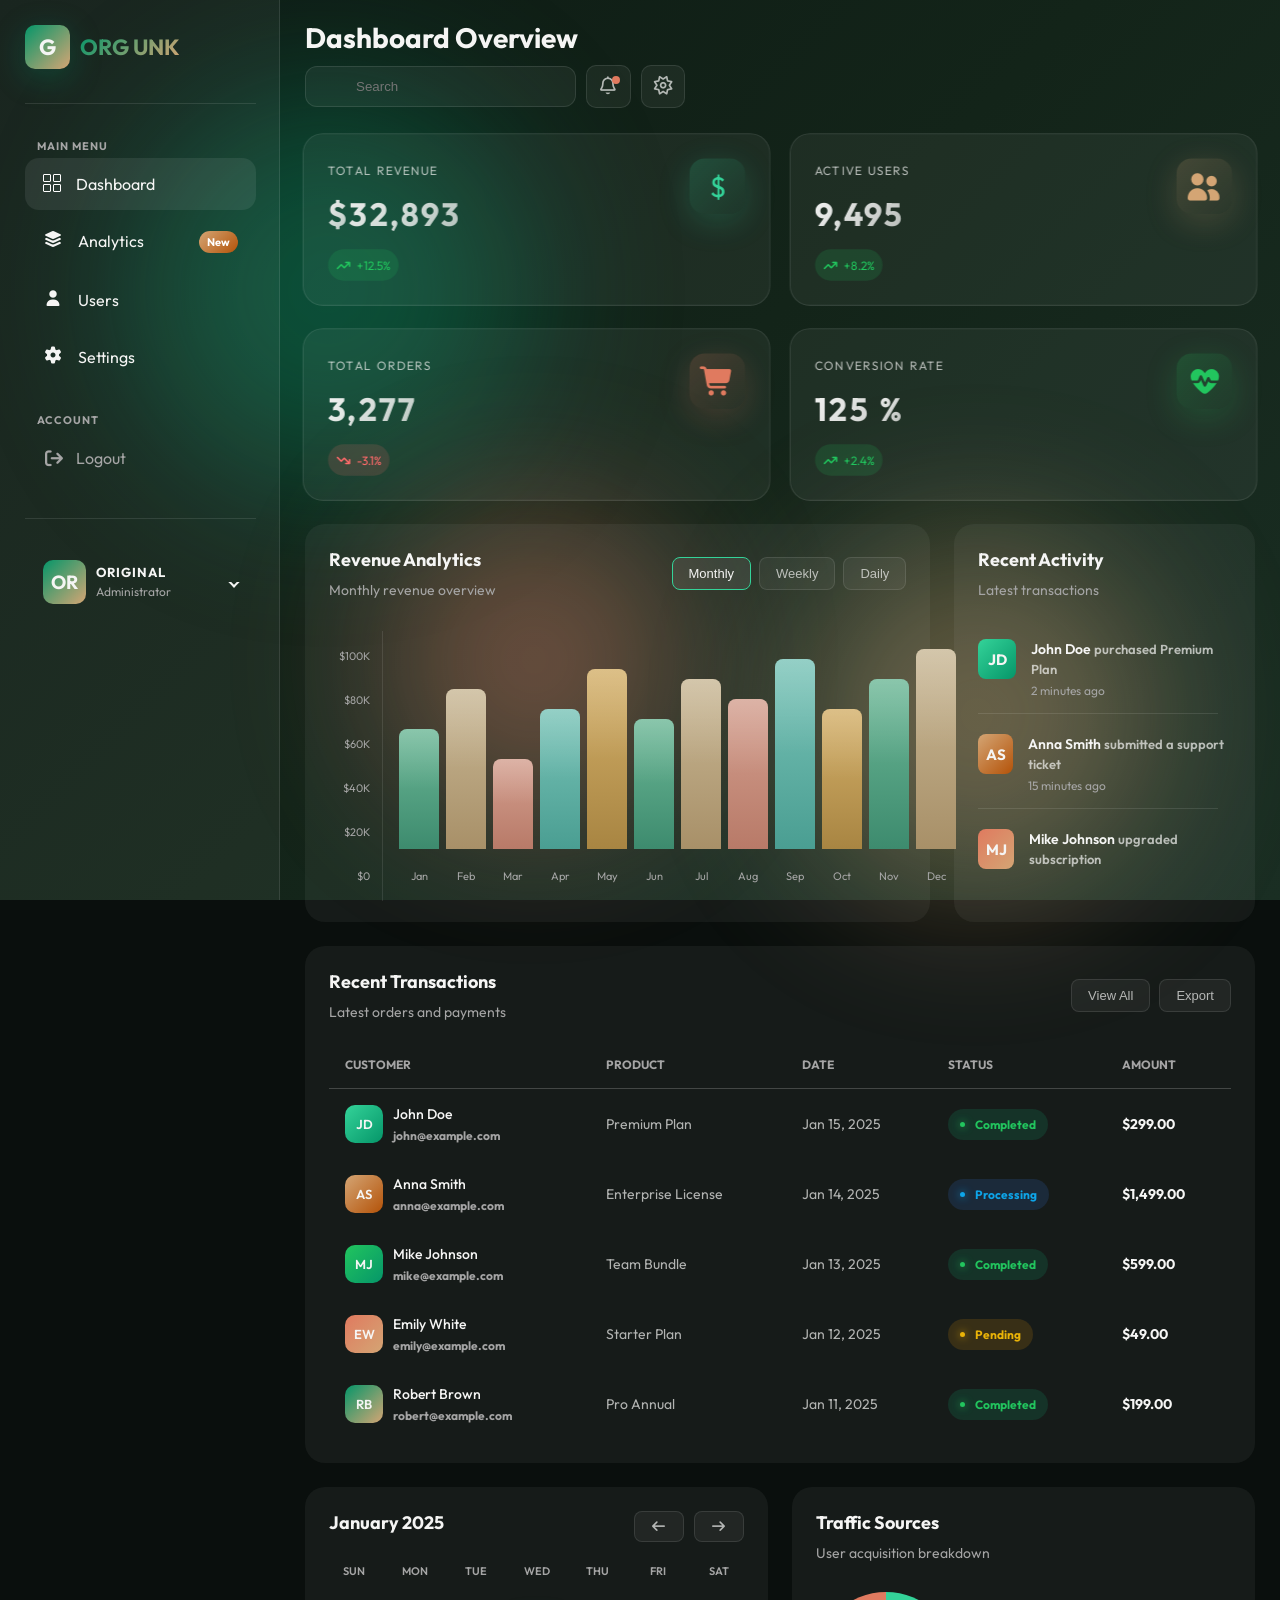
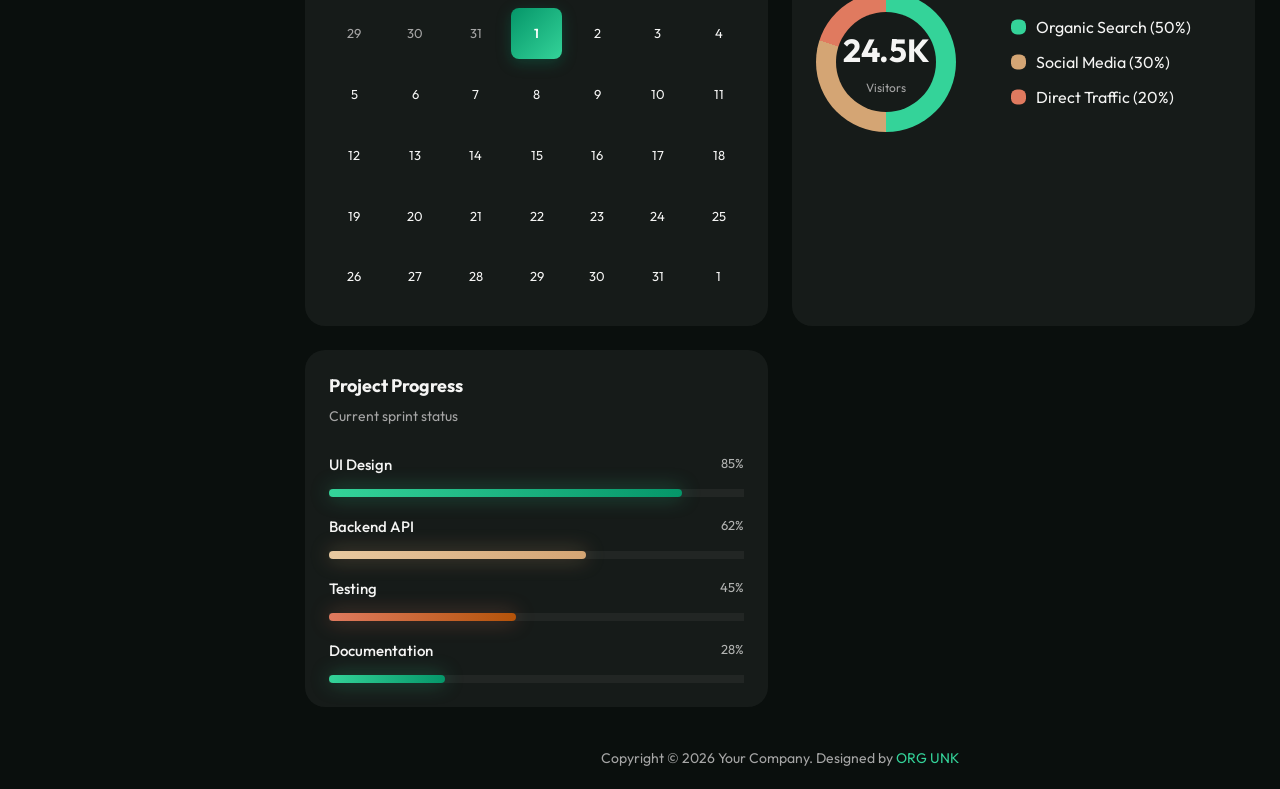
==== index.html @ 72c143d4 "Add files via upload" ====
<!doctype html>
<html lang="en" data-theme="dark">
  <head>
    <title>Glass Dash</title>
    <meta charset="UTF-8" />
    <meta name="description" content="My Dash Board" />
    <meta name="viewport" content="width=device-width, initial-scale=1.0" />
    <link rel="preconnect" href="https://fonts.googleapis.com" />
    <link rel="preconnect" href="https://fonts.gstatic.com" crossorigin="" />
    <link
      href="https://fonts.googleapis.com/css2?family=Outfit:wght@300;400;500;600;700&amp;family=Space+Mono:wght@400;700&amp;display=swap"
      rel="stylesheet"
    />
    <link rel="stylesheet" href="css/all.min.css" />
    <link rel="stylesheet" href="css/constses.css" />
    <link rel="stylesheet" href="css/master.css" />
    <link rel="stylesheet" href="css/responsive.css" />
  </head>
  <body>
    <div class="background"></div>
    <div class="org org-1"></div>
    <div class="org org-2"></div>
    <div class="org org-3"></div>
    <button class="mobile-menu" id="aside-switch"><span></span></button>
    <aside id="aside">
      <div class="aside holder">
        <div class="aside-logo">
          <span class="letter">G</span>
          <span class="name">ORG UNK</span>
        </div>
        <div class="aside-menu">
          <div class="main-menu">
            <label>Main Menu</label>
            <ul>
              <li>
                <a href="#" class="active">
                  <span class="aside-menu-custom-icon">
                    <span></span>
                    <span></span>
                    <span></span>
                    <span></span>
                  </span>
                  <span class="aside-ul-item"> Dashboard </span>
                </a>
              </li>
              <li>
                <a href="#">
                  <i class="fa-solid fa-layer-group"></i>
                  <span class="aside-ul-item">Analytics</span>
                  <span class="new">New</span>
                </a>
              </li>
              <li>
                <a href="#">
                  <i class="fa-solid fa-user"></i>
                  <span class="aside-ul-item">Users</span>
                </a>
              </li>
              <li>
                <a href="#">
                  <i class="fa-solid fa-gear"></i>
                  <span class="aside-ul-item">Settings</span>
                </a>
              </li>
            </ul>
          </div>
        </div>
        <div class="account">
          <label>Account</label>
          <a href="#">
            <i class="fa-sharp fa-solid fa-arrow-right-from-bracket"></i>
            <div>Logout</div>
          </a>
        </div>
        <a href="#" class="coder">
          <span>OR</span>
          <div>
            <p>ORIGINAL</p>
            <span>Administrator</span>
          </div>
          <div class="custom-arrow"></div>
        </a>
      </div>
    </aside>
    <main>
      <div class="container">
        <nav class="main-head">
          <div class="main-head-container">
            <h2>Dashboard Overview</h2>
            <div>
              <input type="text" placeholder="Search" />
              <div>
                <button aria-label="Notifications">
                  <i class="fa-regular fa-bell"></i>
                </button>
                <button aria-label="Turn Light/Dark" id="switch">
                  <i class="fa-regular fa-sun"></i>
                  <i class="fa-solid fa-moon" style="display: none"></i>
                </button>
              </div>
            </div>
          </div>
        </nav>
        <section>
          <div class="numbers">
            <div class="box box-1 box-glass-3d">
              <div>
                <span class="box-title">Total Revenue</span>
                <h2 class="box-value">84,254</h2>
                <span class="box-change">
                  <i class="fa-solid fa-arrow-trend-up"></i>
                  <p>+12.5%</p>
                </span>
              </div>
              <div class="box-icon">$</div>
            </div>
            <div class="box box-2 box-glass-3d">
              <div>
                <span class="box-title">Active Users</span>
                <h2 class="box-value">24,521</h2>
                <span class="box-change">
                  <i class="fa-solid fa-arrow-trend-up"></i>
                  <p>+8.2%</p>
                </span>
              </div>
              <div class="box-icon">
                <i class="fa-solid fa-user-group"></i>
              </div>
            </div>
            <div class="box box-3 box-glass-3d">
              <div>
                <span class="box-title">Total Orders</span>
                <h2 class="box-value">8,461</h2>
                <span class="box-change">
                  <i class="fa-solid fa-arrow-trend-down"></i>
                  <p>-3.1%</p>
                </span>
              </div>
              <div class="box-icon">
                <i class="fa-solid fa-cart-shopping"></i>
              </div>
            </div>
            <div class="box box-4 box-glass-3d">
              <div>
                <span class="box-title">Conversion Rate </span>
                <h2 class="box-value">324</h2>
                <span class="box-change">
                  <i class="fa-solid fa-arrow-trend-up"></i>
                  <p>+2.4%</p>
                </span>
              </div>
              <div class="box-icon">
                <i class="fa-solid fa-heart-pulse"></i>
              </div>
            </div>
          </div>
          <div class="grid-net">
            <div class="widget-regular revenue-analytics">
              <div class="revenue-analytics-head">
                <div class="widget-info">
                  <div class="heading">Revenue Analytics</div>
                  <div class="describe">Monthly revenue overview</div>
                </div>
                <div class="buttons-control">
                  <button class="m-btn-s active">Monthly</button>
                  <button class="m-btn-s">Weekly</button>
                  <button class="m-btn-s">Daily</button>
                </div>
              </div>
              <div class="revenue-analytics-body">
                <div class="left-numbers">
                  <div>$100K</div>
                  <div>$80K</div>
                  <div>$60K</div>
                  <div>$40K</div>
                  <div>$20K</div>
                  <div>$0</div>
                </div>
                <div class="right-divs">
                  <div class="right-div">
                    <div class="jan bg-em" style="height: 120px"></div>
                    <span>Jan</span>
                  </div>
                  <div class="right-div">
                    <div class="feb bg-go" style="height: 160px"></div>
                    <span>Feb</span>
                  </div>
                  <div class="right-div">
                    <div class="mar bg-co" style="height: 90px"></div>
                    <span>Mar</span>
                  </div>
                  <div class="right-div">
                    <div class="apr bg-te" style="height: 140px"></div>
                    <span>Apr</span>
                  </div>
                  <div class="right-div">
                    <div class="may bg-am" style="height: 180px"></div>
                    <span>May</span>
                  </div>
                  <div class="right-div">
                    <div class="jun bg-em" style="height: 130px"></div>
                    <span>Jun</span>
                  </div>
                  <div class="right-div">
                    <div class="jul bg-go" style="height: 170px"></div>
                    <span>Jul</span>
                  </div>
                  <div class="right-div">
                    <div class="aug bg-co" style="height: 150px"></div>
                    <span>Aug</span>
                  </div>
                  <div class="right-div">
                    <div class="sep bg-te" style="height: 190px"></div>
                    <span>Sep</span>
                  </div>
                  <div class="right-div">
                    <div class="oct bg-am" style="height: 140px"></div>
                    <span>Oct</span>
                  </div>
                  <div class="right-div">
                    <div class="nov bg-em" style="height: 170px"></div>
                    <span>Nov</span>
                  </div>
                  <div class="right-div">
                    <div class="dec bg-go" style="height: 200px"></div>
                    <span>Dec</span>
                  </div>
                </div>
              </div>
            </div>
            <div class="widget-regular recent-activity">
              <div class="widget-info">
                <div class="heading">Recent Activity</div>
                <div class="describe">Latest transactions</div>
              </div>
              <div class="recent-activity-body">
                <div class="process">
                  <div class="process-icon">JD</div>
                  <div class="process-info">
                    <p>John Doe <span>purchased Premium Plan</span></p>
                    <span class="process-time-loaded"> 2 minutes ago </span>
                  </div>
                </div>
                <div class="process">
                  <div class="process-icon">AS</div>
                  <div class="process-info">
                    <p>Anna Smith <span>submitted a support ticket</span></p>
                    <span class="process-time-loaded"> 15 minutes ago </span>
                  </div>
                </div>
                <div class="process">
                  <div class="process-icon">MJ</div>
                  <div class="process-info">
                    <p>Mike Johnson <span>upgraded subscription </span></p>
                    <span class="process-time-loaded"> 1 hour ago</span>
                  </div>
                </div>
                <div class="process">
                  <div class="process-icon">EW</div>
                  <div class="process-info">
                    <p>Emily White <span> completed onboarding</span></p>
                    <span class="process-time-loaded"> 2 hours ago</span>
                  </div>
                </div>
                <div class="process">
                  <div class="process-icon">RB</div>
                  <div class="process-info">
                    <p>Robert Brown <span>requested refund </span></p>
                    <span class="process-time-loaded"> 3 hours ago </span>
                  </div>
                </div>
              </div>
            </div>
            <div class="widget-regular recent-transactions">
              <div class="recent-head">
                <div class="widget-info">
                  <div class="heading">Recent Transactions</div>
                  <div class="describe">Latest orders and payments</div>
                </div>
                <div class="buttons">
                  <button class="m-btn-s">View All</button>
                  <button class="m-btn-s">Export</button>
                </div>
              </div>
              <div class="recent-body">
                <table>
                  <thead>
                    <tr>
                      <th>Customer</th>
                      <th>Product</th>
                      <th>Date</th>
                      <th>Status</th>
                      <th>Amount</th>
                    </tr>
                  </thead>
                  <tbody>
                    <tr>
                      <td>
                        <div>
                          <div>JD</div>
                          <div>
                            <span>John Doe</span>
                            <p>john@example.com</p>
                          </div>
                        </div>
                      </td>
                      <td>Premium Plan</td>
                      <td>Jan 15, 2025</td>
                      <td>
                        <div class="status done">Completed</div>
                      </td>
                      <td>$299.00</td>
                    </tr>
                    <tr>
                      <td>
                        <div>
                          <div>AS</div>
                          <div>
                            <span>Anna Smith</span>
                            <p>anna@example.com</p>
                          </div>
                        </div>
                      </td>
                      <td>Enterprise License</td>
                      <td>Jan 14, 2025</td>
                      <td>
                        <div class="status working">Processing</div>
                      </td>
                      <td>$1,499.00</td>
                    </tr>
                    <tr>
                      <td>
                        <div>
                          <div>MJ</div>
                          <div>
                            <span>Mike Johnson</span>
                            <p>mike@example.com</p>
                          </div>
                        </div>
                      </td>
                      <td>Team Bundle</td>
                      <td>Jan 13, 2025</td>
                      <td>
                        <div class="status done">Completed</div>
                      </td>
                      <td>$599.00</td>
                    </tr>
                    <tr>
                      <td>
                        <div>
                          <div>EW</div>
                          <div>
                            <span>Emily White</span>
                            <p>emily@example.com</p>
                          </div>
                        </div>
                      </td>
                      <td>Starter Plan</td>
                      <td>Jan 12, 2025</td>
                      <td>
                        <div class="status pending">Pending</div>
                      </td>
                      <td>$49.00</td>
                    </tr>
                    <tr>
                      <td>
                        <div>
                          <div>RB</div>
                          <div>
                            <span>Robert Brown</span>
                            <p>robert@example.com</p>
                          </div>
                        </div>
                      </td>
                      <td>Pro Annual</td>
                      <td>Jan 11, 2025</td>
                      <td>
                        <div class="status done">Completed</div>
                      </td>
                      <td>$199.00</td>
                    </tr>
                  </tbody>
                </table>
              </div>
            </div>
          </div>
          <div class="grid-net-2">
            <div class="widget-regular cal">
              <div class="cal-head">
                <div class="widget-info">
                  <div class="heading">January 2025</div>
                </div>
                <div class="btns">
                  <button aria-label="To Left" class="m-btn-s">
                    <i class="fa fa-arrow-left"></i>
                  </button>
                  <button aria-label="To right" class="m-btn-s">
                    <i class="fa fa-arrow-right"></i>
                  </button>
                </div>
              </div>
              <div class="cal-body">
                <div class="days-numbers">
                  <span class="cal-name-day">Sun</span>
                  <span class="cal-name-day">Mon</span>
                  <span class="cal-name-day">Tue</span>
                  <span class="cal-name-day">Wed</span>
                  <span class="cal-name-day">Thu</span>
                  <span class="cal-name-day">Fri</span>
                  <span class="cal-name-day">Sat</span>
                  <span class="cal-day previous">29</span>
                  <span class="cal-day previous">30</span>
                  <span class="cal-day previous">31</span>
                  <span class="cal-day today">1</span>
                  <span class="cal-day">2</span>
                  <span class="cal-day">3</span>
                  <span class="cal-day">4</span>
                  <span class="cal-day">5</span>
                  <span class="cal-day">6</span>
                  <span class="cal-day">7</span>
                  <span class="cal-day">8</span>
                  <span class="cal-day">9</span>
                  <span class="cal-day">10</span>
                  <span class="cal-day">11</span>
                  <span class="cal-day">12</span>
                  <span class="cal-day">13</span>
                  <span class="cal-day">14</span>
                  <span class="cal-day">15</span>
                  <span class="cal-day">16</span>
                  <span class="cal-day">17</span>
                  <span class="cal-day">18</span>
                  <span class="cal-day">19</span>
                  <span class="cal-day">20</span>
                  <span class="cal-day">21</span>
                  <span class="cal-day">22</span>
                  <span class="cal-day">23</span>
                  <span class="cal-day">24</span>
                  <span class="cal-day">25</span>
                  <span class="cal-day">26</span>
                  <span class="cal-day">27</span>
                  <span class="cal-day">28</span>
                  <span class="cal-day">29</span>
                  <span class="cal-day">30</span>
                  <span class="cal-day">31</span>
                  <span class="cal-day pervious">1</span>
                </div>
              </div>
            </div>
            <div class="widget-regular traffic">
              <div class="traffic-head">
                <div class="widget-info">
                  <div class="heading">Traffic Sources</div>
                  <div class="describe">User acquisition breakdown</div>
                </div>
              </div>
              <div class="traffic-body">
                <div>
                  <div class="shape">
                    <span>24.5K</span>
                    <p>Visitors</p>
                  </div>
                </div>
                <div class="info-numbers">
                  <div>Organic Search (50%)</div>
                  <div>Social Media (30%)</div>
                  <div>Direct Traffic (20%)</div>
                </div>
              </div>
            </div>
            <div class="widget-regular project-pro">
              <div class="project-pro-head">
                <div class="widget-info">
                  <div class="heading">Project Progress</div>
                  <div class="describe">Current sprint status</div>
                </div>
              </div>
              <div class="project-pro-body">
                <div class="box">
                  <div class="progress-info">
                    <span>UI Design</span> <span>85%</span>
                  </div>
                  <div class="progress-road">
                    <div class="progress" style="width: 85%"></div>
                  </div>
                </div>
                <div class="box">
                  <div class="progress-info">
                    <span>Backend API</span> <span>62%</span>
                  </div>
                  <div class="progress-road">
                    <div class="progress" style="width: 62%"></div>
                  </div>
                </div>
                <div class="box">
                  <div class="progress-info">
                    <span>Testing</span> <span>45%</span>
                  </div>
                  <div class="progress-road">
                    <div class="progress" style="width: 45%"></div>
                  </div>
                </div>
                <div class="box">
                  <div class="progress-info">
                    <span>Documentation</span>
                    <span>28%</span>
                  </div>
                  <div class="progress-road">
                    <div class="progress" style="width: 28%"></div>
                  </div>
                </div>
              </div>
            </div>
          </div>
        </section>
      </div>
    </main>
    <footer>
      <p>Copyright © 2026 Your Company. Designed by <span>ORG UNK</span></p>
    </footer>
    <script src="js/main.js"></script>
  </body>
</html>
---- css/constses.css ----
.widget-regular,
.box-glass-3d {
  background: var(--glass-bg);
  padding: var(--card-padding);
  border-radius: var(--border-radius);
  transition: var(--transition-fast);
  animation: fade-up 0.5s 1.5s linear backwards 1;
}
@keyframes fade-up {
  from {
    opacity: 0;
    transform: translateY(20px);
  }
  to {
    opacity: 1;
    transform: translateY(0);
  }
}
.widget:hover {
  background: var(--glass-hover);
  border-color: rgba(169, 128, 128, 0.15);
  box-shadow:
    0 25px 50px -12px var(--glass-shadow),
    0 0 40px rgba(52, 211, 153, 0.1);
}
.aside-menu-custom-icon {
  display: flex;
  flex-wrap: wrap;
  width: 18px;
  height: 18px;
  gap: 2px;
}
.aside-menu-custom-icon span {
  width: 8px;
  height: 8px;
  border-radius: 1px;
  border: 1.5px solid #fff;
}
.widget-info .heading {
  font-size: 18px;
  font-weight: bold;
  margin-bottom: 10px;
}
.widget-info .describe {
  color: var(--text-muted);
  font-size: 14px;
}
.m-btn-s {
  background-color: var(--glass-bg);
  border: 1px solid var(--glass-border);
  color: var(--text-secondary);
  padding: 8px 16px;
  border-radius: 8px;
  font-size: 13px;
  transition: var(--transition-fast);
}
.m-btn-s.active,
.m-btn-s:hover {
  background-color: var(--glass-hover);
  color: var(--text-primary);
  border: 1px solid var(--emerald-light);
}
.bg-em {
  background: linear-gradient(rgb(109, 184, 151), rgb(61, 139, 110));
}
.bg-em:hover {
  box-shadow: 0 0 16px rgba(61, 139, 110, 0.4);
}
.bg-go {
  background: linear-gradient(rgb(201, 184, 150), rgb(168, 144, 104));
}
.bg-go:hover {
  box-shadow: 0 0 16px rgba(168, 144, 104, 0.4);
}
.bg-co {
  background: linear-gradient(rgb(212, 160, 144), rgb(184, 122, 104));
}
.bg-co:hover {
  box-shadow: 0 0 16px rgba(184, 122, 104, 0.4);
}
.bg-te {
  background: linear-gradient(rgb(122, 196, 184), rgb(74, 158, 146));
}
.bg-te:hover {
  box-shadow: 0 0 16px rgba(74, 158, 146, 0.4);
}
.bg-am {
  background: linear-gradient(rgb(212, 176, 106), rgb(168, 133, 66));
}
.bg-am:hover {
  box-shadow: 0 0 16px rgba(168, 133, 66, 0.4);
}
.box-glass-3d {
  transition: transform 0.4s cubic-bezier(0.03, 0.98, 0.52, 0.99);
}
.recent-activity-body .process:nth-of-type(1) .process-icon {
  background: linear-gradient(135deg, var(--emerald-light), var(--emerald));
}
.recent-activity-body .process:nth-of-type(2) .process-icon {
  background: linear-gradient(135deg, var(--gold), var(--amber));
}
.recent-activity-body .process:nth-of-type(3) .process-icon {
  background: linear-gradient(135deg, var(--coral), var(--gold));
}
.recent-activity-body .process:nth-of-type(4) .process-icon {
  background: linear-gradient(135deg, var(--success), var(--emerald));
}
.recent-activity-body .process:nth-of-type(5) .process-icon {
  background: linear-gradient(135deg, var(--warning), var(--gold));
}
---- css/master.css ----
:root {
  --emerald: #059669;
  --emerald-light: #34d399;
  --gold: #d4a574;
  --gold-light: #e8c9a0;
  --amber: #b45309;
  --cream: #fef3e2;
  --coral: #e07a5f;
  --slate: #475569;
  --glass-bg: rgba(255, 255, 255, 0.05);
  --glass-border: rgba(255, 255, 255, 0.1);
  --glass-shadow: rgba(0, 0, 0, 0.3);
  --glass-hover: rgba(255, 255, 255, 0.08);
  --bg-dark: #0a0f0d;
  --bg-gradient-1: #0d1a14;
  --bg-gradient-2: #132419;
  --bg-gradient-3: #1a2e23;
  --text-primary: #f5f5f4;
  --text-secondary: rgba(245, 245, 244, 0.7);
  --text-muted: #a5a5a5;
  --success: #22c55e;
  --warning: #eab308;
  --danger: #dc2626;
  --info: #0ea5e9;
  --sidebar-width: 280px;
  --navbar-height: 70px;
  --border-radius: 20px;
  --card-padding: 24px;
  --transition-fast: 0.2s ease;
  --transition-normal: 0.3s ease;
  --transition-slow: 0.5s ease;
}
[data-theme="light"] {
  --glass-bg: rgba(255, 255, 255, 0.6);
  --glass-border: rgba(0, 0, 0, 0.1);
  --glass-shadow: rgba(0, 0, 0, 0.1);
  --glass-hover: rgba(255, 255, 255, 0.8);
  --bg-dark: #f5f5f0;
  --bg-gradient-1: #e8f5e9;
  --bg-gradient-2: #f1f8e9;
  --bg-gradient-3: #fefefe;
  --text-primary: #1a1a1a;
  --text-secondary: rgba(26, 26, 26, 0.7);
  --text-muted: #565656;
  --success: #105a2b;
  --info: #075172;
  --warning: #644d03;
  --coral: #7f3535;
}
* {
  box-sizing: border-box;
  margin: 0;
  padding: 0;
}
li {
  list-style: none;
}
a {
  text-decoration: none;
}
label {
  color: var(--text-muted);
  font-size: 11px;
  font-weight: bold;
  text-transform: uppercase;
  letter-spacing: 1px;
  display: block;
  margin-bottom: 5px;
  margin-left: 12px;
  width: fit-content;
}
body {
  font-family: "Outfit", Arial, sans-serif;
  background-color: var(--bg-dark);
  color: var(--text-primary);
  min-height: 100vh;
  position: relative;
}
/*! Animations */
.background {
  width: 100%;
  height: 100%;
  position: fixed;
  top: 0;
  z-index: -2;
  background: linear-gradient(
    135deg,
    var(--bg-gradient-1) 0%,
    var(--bg-gradient-2) 50%,
    var(--bg-gradient-3) 100%
  );
}
.org {
  position: fixed;
  border-radius: 50%;
  filter: blur(80px);
  opacity: 0.4;
  animation: float 20s ease-in-out infinite;
  z-index: -1;
}
.org-1 {
  width: 400px;
  height: 400px;
  background: var(--emerald);
  top: 10%;
  left: 10%;
  animation-delay: 0s;
}
.org-2 {
  width: 350px;
  height: 350px;
  background: var(--gold);
  top: 60%;
  right: 10%;
  animation-delay: -5s;
}
.org-3 {
  width: 300px;
  height: 300px;
  background: var(--coral);
  bottom: 10%;
  left: 30%;
  animation-delay: -10s;
}
.mobile-menu {
  display: none;
}
@keyframes floating {
  0%,
  100% {
    transform: translate(0, 0) scale(1);
  }

  25% {
    transform: translate(30px, -30px) scale(1.05);
  }
  50% {
    transform: translate(-20px, 20px) scale(0.95);
  }
  75% {
    transform: translate(20px, 10px) scale(1.02);
  }
}
/*! Aside */
aside {
  position: fixed;
  top: 0;
  left: 0;
  width: var(--sidebar-width);
  height: 100%;
  padding: 25px;
  border-right: 1px solid var(--glass-border);
  background-color: var(--glass-bg);
}
aside a {
  display: block;
  width: 100%;
  padding: 16px 18px;
  border-radius: 14px;
  color: var(--text-primary);
  transition: var(--transition-fast);
}
aside a.active,
aside a:hover {
  background: var(--glass-hover);
}
aside > div {
  display: grid;
}
.aside-logo {
  display: flex;
  align-items: center;
  column-gap: 10px;
  font-size: 22px;
  font-weight: bold;
  position: relative;
  margin-bottom: 70px;
}
.aside-logo::before {
  content: "";
  width: 100%;
  height: 1px;
  background-color: var(--glass-border);
  position: absolute;
  bottom: -35px;
  left: 0;
}
.aside-logo .letter {
  background: linear-gradient(135deg, var(--emerald), var(--gold));
  padding: 8px 14px;
  border-radius: 10px;
  box-shadow: 0 8px 32px rgba(5, 150, 105, 0.3);
}
.aside-logo .name {
  background: linear-gradient(135deg, var(--emerald), var(--gold));
  background-clip: text;
  -webkit-text-fill-color: transparent;
}
.aside-menu {
  margin-bottom: 30px;
}
.aside-menu ul {
  display: grid;
  row-gap: 5px;
}
.aside-menu ul a {
  display: flex;
  column-gap: 15px;
}
.aside-menu ul a:nth-of-type(2) li {
  position: relative;
}
.aside-menu ul li .new {
  display: block;
  color: #fff;
  font-weight: bold;
  font-size: 11px;
  background: linear-gradient(135deg, var(--gold), var(--amber));
  padding: 4px 8px;
  border-radius: 15px;
  margin-left: 40px;
}
/*! Account */
.account {
  margin-bottom: 60px;
}
.account a {
  color: var(--text-muted);
  display: flex;
  align-items: center;
  column-gap: 10px;
  position: relative;
}
.account i {
  font-size: 18px;
}
.account a::before {
  content: "";
  width: 100%;
  height: 1px;
  background-color: var(--glass-border);
  position: absolute;
  bottom: -35px;
  left: 0;
}
/*! Coder */
.coder {
  display: flex;
  align-items: center;
  column-gap: 10px;
}
.coder > span {
  background: linear-gradient(135deg, var(--emerald), var(--gold));
  padding: 10px 8px;
  font-size: 19px;
  font-weight: bold;
  border-radius: 10px;
}
.coder p {
  font-size: 13px;
  font-weight: bold;
  letter-spacing: 1px;
  color: var(--text-primary);
}
.coder div > span {
  color: var(--text-muted);
  font-size: 12px;
}
.coder .custom-arrow {
  width: 8px;
  height: 8px;
  border-width: 2px;
  border-color: transparent transparent var(--text-primary) var(--text-primary);
  border-style: solid;
  margin-left: auto;
  transform: rotate(-45deg);
}
/*! Nav */
nav {
  width: 100%;
  height: var(--navbar-height);
  margin-bottom: 20px;
}
.main-head h2 {
  font-size: 28px;
  margin-bottom: 10px;
}
.main-head .main-head-container input {
  padding: 10px;
  background-color: var(--glass-bg);
  border: 1px solid var(--glass-border);
  outline: 0;
  transition: var(--transition-fast);
  padding: 12px 50px;
  color: var(--text-primary);
  border-radius: 12px;
}
.main-head .main-head-container > div {
  display: flex;
  align-items: center;
  column-gap: 10px;
}
.main-head .main-head-container > div > div {
  display: flex;
  flex-wrap: nowrap;
  align-items: center;
  column-gap: 10px;
}
.main-head .main-head-container button {
  padding: 10px;
  background-color: var(--glass-bg);
  border: 1px solid var(--glass-border);
  border-radius: 10px;
  color: var(--text-secondary);
  transition: var(--transition-fast);
  font-size: 18px;
}
.main-head .main-head-container button:nth-of-type(1) {
  position: relative;
}
.main-head .main-head-container button:nth-of-type(1)::before {
  content: "";
  position: absolute;
  top: 10px;
  right: 10px;
  background-color: var(--coral);
  width: 8px;
  height: 8px;
  border-radius: 50%;
}
.main-head .main-head-container button:hover,
.main-head .main-head-container input:focus {
  border-color: var(--emerald-light);
}
.main-head .main-head-container input:focus {
  box-shadow: 0 0 20px rgba(52, 211, 153, 0.2);
}
/*! Main */
main > .container {
  padding: 20px 25px;
}
main > .container,
.container > section,
.numbers,
.grid-net,
.grid-net-2 {
  display: grid;
  gap: 24px;
}
.numbers {
  grid-template-columns: 1fr 1fr;
}
.numbers .box {
  background-color: var(--glass-bg);
  border-radius: var(--border-radius);
  padding: var(--card-padding);
  border: 1px solid var(--glass-border);
  display: flex;
  justify-content: space-between;
  transition: var(--transition-fast);
  transform: perspective(1000px) translateZ(10px) rotateX(0deg) rotateY(0deg);
}
.numbers .box .box-title {
  color: var(--text-secondary);
  text-transform: uppercase;
  letter-spacing: 1px;
  word-spacing: 1px;
  font-size: 12px;
}
.numbers .box .box-value {
  background: linear-gradient(
    135deg,
    var(--text-primary),
    var(--text-secondary)
  );
  -webkit-text-fill-color: transparent;
  background-clip: text;
  letter-spacing: 2px;
  font-size: 32px;
  font-weight: 700;
  margin: 15px 0;
}
.numbers .box:first-of-type,
.numbers .box:last-of-type .box-value {
  position: relative;
}
.numbers .box:first-of-type .box-value::before {
  content: "$";
  position: relative;
  background: linear-gradient(
    135deg,
    var(--text-primary),
    var(--text-secondary)
  );
  -webkit-text-fill-color: transparent;
  background-clip: text;
}
.numbers .box:last-of-type .box-value::before {
  content: "%";
  position: absolute;
  background: linear-gradient(
    135deg,
    var(--text-primary),
    var(--text-secondary)
  );
  right: 40px;
  -webkit-text-fill-color: transparent;
  background-clip: text;
  order: 2;
}
.numbers .box .box-change {
  display: flex;
  align-items: center;
  column-gap: 5px;
  background-color: rgba(34, 197, 94, 0.15);
  color: var(--success);
  width: fit-content;
  padding: 8px;
  border-radius: 16px;
  font-size: 12px;
}
.numbers .box:nth-of-type(3) .box-change {
  background-color: rgba(255, 107, 107, 0.15);
  color: #ff6b6b;
}
.numbers .box .box-icon {
  height: fit-content;
  padding: 20px;
  border-radius: 15px;
  background-color: red;
  width: 55px;
  height: 55px;
  display: flex;
  justify-content: center;
  align-items: center;
  font-size: 28px;
}
.numbers .box-1 .box-icon {
  background: linear-gradient(
    135deg,
    rgba(52, 211, 153, 0.2),
    rgba(52, 211, 153, 0.05)
  );
  box-shadow: 0 8px 32px rgba(52, 211, 153, 0.2);
  color: var(--emerald-light);
}
.numbers .box-2 .box-icon {
  background: linear-gradient(
    135deg,
    rgba(212, 165, 116, 0.2),
    rgba(212, 165, 116, 0.05)
  );
  box-shadow: 0 8px 32px rgba(212, 165, 116, 0.2);
  color: var(--gold);
}
.numbers .box-3 .box-icon {
  background: linear-gradient(
    135deg,
    rgba(224, 122, 95, 0.2),
    rgba(224, 122, 95, 0.05)
  );
  box-shadow: 0 8px 32px rgba(224, 122, 95, 0.2);
  color: var(--coral);
}
.numbers .box-4 .box-icon {
  background: linear-gradient(
    135deg,
    rgba(34, 197, 94, 0.2),
    rgba(34, 197, 94, 0.05)
  );
  box-shadow: 0 8px 32px rgba(34, 197, 94, 0.2);
  color: var(--success);
}
.grid-net {
  grid-template-columns: 1fr 1fr 1fr;
}
/*! Revenue Analytics */
.revenue-analytics {
  max-height: fit-content;
  display: flex;
  flex-direction: column;
  row-gap: 50px;
  grid-column: 1/3;
}
.revenue-analytics .revenue-analytics-head {
  display: flex;
  justify-content: space-between;
  align-items: center;
  max-height: fit-content;
}
.revenue-analytics .buttons-control button:nth-of-type(2) {
  margin: 0 5px;
}
.revenue-analytics-body {
  display: grid;
  grid-template-columns: 70px 1fr;
  max-height: fit-content;
}
.revenue-analytics-body .left-numbers {
  display: flex;
  flex-direction: column;
  justify-content: center;
  align-items: flex-end;
  row-gap: 30px;
  width: fit-content;
  margin-left: 10px;
  margin-bottom: 15px;
  position: relative;
}
.revenue-analytics-body .left-numbers::before {
  content: "";
  width: 1px;
  height: 115%;
  background-color: var(--glass-border);
  position: absolute;
  right: -13px;
  top: -7.5%;
}
.revenue-analytics-body .right-divs {
  display: grid;
  grid-template-columns: repeat(12, minmax(40px, 1fr));
  column-gap: 7px;
  max-width: 500px;
}
.revenue-analytics-body .right-div {
  display: flex;
  flex-direction: column;
  justify-content: flex-end;
  align-items: center;
  position: relative;
  perspective: 500px;
}
.revenue-analytics-body .right-div > div {
  border-radius: 8px 8px 0 0;
  min-width: 40px;
  max-width: 40px;
  position: relative;
  transition: var(--transition-fast);
}
.revenue-analytics-body .right-div > div:hover {
  filter: brightness(1.1);
}
.revenue-analytics-body .right-div > div:hover {
  transform: scale(1.03);
}
.revenue-analytics-body .right-div > div::before {
  content: "";
  position: absolute;
  width: 100%;
  top: 0;
  height: 50%;
  background: linear-gradient(180deg, rgba(255, 255, 255, 0.2), transparent);
  border-radius: 8px 8px 0 0;
}
.revenue-analytics-body .right-div > span {
  display: inline-block;
  margin: 20px 0 15px 0;
}
.revenue-analytics-body .left-numbers > div,
.revenue-analytics-body .right-div {
  color: var(--text-muted);
  font-size: 11px;
}
/*! Recent Activity */
.recent-activity {
  max-height: 400px;
  grid-column: 3/4;
}
.recent-activity-body {
  margin-top: 40px;
  display: grid;
  row-gap: 35px;
  overflow-y: scroll;
  max-height: 230px;
}
.recent-activity-body::-webkit-scrollbar {
  width: 5px;
  border-radius: 2px;
}
.recent-activity-body::-webkit-scrollbar-thumb {
  background-color: var(--glass-border);
}
.recent-activity-body::-webkit-scrollbar-track {
  background-color: transparent;
}
.recent-activity-body .process {
  display: flex;
  position: relative;
}
.recent-activity-body .process:not(.process:last-of-type)::before {
  content: "";
  position: absolute;
  bottom: -15px;
  width: 95%;
  height: 1px;
  background-color: var(--glass-border);
}
.recent-activity-body .process-icon {
  width: 40px;
  height: 40px;
  font-size: 15px;
  font-weight: bold;
  color: var(--text-primary);
  border-radius: 8px;
  display: flex;
  justify-content: center;
  align-items: center;
  margin-right: 15px;
}
.recent-activity-body .process .process-info > p {
  color: var(--text-primary);
  font-size: 14px;
  font-weight: 600;
  line-height: 20px;
}
.recent-activity-body .process .process-info > p span {
  color: var(--text-secondary);
  font-size: 13px;
}
.recent-activity-body .process .process-info .process-time-loaded {
  color: var(--text-muted);
  font-size: 12px;
}
/*! Widget 3 */
.recent-transactions {
  grid-column: 1/4;
}
.recent-head {
  display: flex;
  justify-content: space-between;
  align-items: center;
  margin-bottom: 20px;
}
.recent-head .buttons > :last-child {
  margin-left: 6px;
}
.recent-body {
  padding: 0 10px;
  margin: 0 -10px;
}
.recent-body table {
  width: 100%;
  min-width: 700px;
  border-collapse: collapse;
}
.recent-body table tbody tr {
  transition: var(--transition-fast);
}
.recent-body table tbody tr:hover {
  background-color: var(--glass-hover);
}
.recent-body table tr th {
  font-weight: 700;
  color: var(--text-muted);
  text-transform: uppercase;
  font-size: 12px;
  border-bottom: 1px solid var(--glass-border);
}
.recent-body table tr td {
  font-size: 14px;
}
.recent-body table tr th,
.recent-body table tr td {
  padding: 16px;
  text-align: left;
}
.recent-body table tbody tr td > div {
  display: flex;
  align-items: center;
  column-gap: 10px;
}
.recent-body table tbody tr td > div div:first-child {
  width: 38px;
  height: 38px;
  border-radius: 10px;
  display: flex;
  justify-content: center;
  align-items: center;
  font-size: 13px;
  font-weight: 600;
}
.recent-body table tbody tr:nth-of-type(1) td > div div:first-child {
  background: linear-gradient(135deg, var(--emerald-light), var(--emerald));
}
.recent-body table tbody tr:nth-of-type(2) td > div div:first-child {
  background: linear-gradient(135deg, var(--gold), var(--amber));
}
.recent-body table tbody tr:nth-of-type(3) td > div div:first-child {
  background: linear-gradient(135deg, var(--success), var(--emerald));
}
.recent-body table tbody tr:nth-of-type(4) td > div div:first-child {
  background: linear-gradient(135deg, var(--coral), var(--gold));
}
.recent-body table tbody tr:nth-of-type(5) td > div div:first-child {
  background: linear-gradient(135deg, var(--emerald), var(--gold));
}
.recent-body table tbody tr td > div div:last-child :first-child {
  color: var(--text-primary);
  font-weight: 500;
}
.recent-body table tbody tr td > div div:last-child :last-child {
  font-size: 12px;
  color: var(--text-muted);
  margin-top: 5px;
}
.recent-body table tbody tr td + td,
.recent-body table tbody tr td + td + td {
  color: var(--text-secondary);
  font-size: 14px;
}
.recent-body table tbody tr .status {
  padding: 8px 12px;
  border-radius: 20px;
  position: relative;
  font-size: 12px;
  width: fit-content;
}
.recent-body table tbody tr .status::before {
  content: "";
  position: relative;
  width: 5px;
  height: 5px;
  border-radius: 10px;
}
.recent-body table tbody tr .status.done {
  background: rgba(16, 185, 129, 0.15);
  color: var(--success);
}
.recent-body table tbody tr .status.done::before {
  background: var(--success);
  box-shadow: 0 0 8px var(--success);
}
.recent-body table tbody tr .status.working {
  background: rgba(59, 130, 246, 0.15);
  color: var(--info);
}
.recent-body table tbody tr .status.working::before {
  background: var(--info);
  box-shadow: 0 0 8px var(--info);
}
.recent-body table tbody tr .status.pending {
  background: rgba(245, 158, 11, 0.15);
  color: var(--warning);
}
.recent-body table tbody tr .status.pending::before {
  background: var(--warning);
  box-shadow: 0 0 8px var(--warning);
}
.recent-body table tbody tr :last-child {
  font-weight: bold;
  color: var(--text-primary);
}
.grid-net-2 {
  grid-template-columns: 1fr 1fr;
}
/*! Widget 4 */
.cal .cal-head {
  display: flex;
  justify-content: space-between;
  align-items: flex-start;
  margin-bottom: 20px;
}
.cal-head .btns {
  display: flex;
  column-gap: 10px;
}
.cal-head .btns button {
  display: flex;
  justify-content: center;
  align-items: center;
}
.cal-name-day {
  display: flex;
  justify-content: center;
  color: var(--text-muted);
  font-size: 11px;
  font-weight: 600;
  text-transform: uppercase;
  text-align: center;
  margin-bottom: 20px;
}
.days-numbers {
  display: grid;
  grid-template-columns: repeat(7, 1fr);
  gap: 10px;
}
.days-numbers .cal-day {
  border-radius: 8px;
  transition: var(--transition-fast);
}
.days-numbers .cal-day:hover {
  background-color: var(--glass-bg);
}
.days-numbers .cal-day {
  display: flex;
  justify-content: center;
  align-items: center;
  padding: 8px 0;
  font-size: 13px;
  text-align: center;
  cursor: pointer;
  aspect-ratio: 1;
}
.days-numbers .cal-day.previous {
  color: var(--text-muted);
}
.days-numbers .cal-day.today {
  background: linear-gradient(135deg, var(--emerald), var(--emerald-light));
  color: white;
  font-weight: 600;
  box-shadow: 0 4px 15px rgba(5, 150, 105, 0.3);
}
.traffic .traffic-head {
  margin-bottom: 30px;
}
.traffic .traffic-body {
  display: flex;
  column-gap: 80px;
}
.traffic .traffic-body .shape {
  display: flex;
  justify-content: center;
  align-items: center;
  flex-direction: column;
  font-size: 32px;
  width: 140px;
  height: 140px;
  color: var(--text-primary);
  background: conic-gradient(#34d399 0% 50%, #d4a574 50% 80%, #e07a5f 80% 100%);
  border-radius: 50%;
  position: relative;
}
.traffic .traffic-body .shape::before,
.traffic .traffic-body .shape::after {
  content: "";
  position: absolute;
  top: 50%;
  left: 50%;
  transform: translate(-50%, -50%);
  width: 100px;
  height: 100px;
  border-radius: 50%;
}
.traffic .traffic-body .shape::before {
  background-color: var(--bg-dark);
}
.traffic .traffic-body .shape::after {
  background-color: var(--glass-bg);
}
.traffic .traffic-body .shape span,
.traffic .traffic-body .shape p {
  z-index: 22;
}
.traffic .traffic-body .shape span {
  font-weight: bold;
  margin-bottom: 10px;
}
.traffic .traffic-body .shape p {
  font-size: 12px;
  color: var(--text-muted);
}
.traffic .traffic-body .info-numbers {
  display: flex;
  flex-direction: column;
  justify-content: center;
  row-gap: 15px;
}
.traffic .traffic-body .info-numbers > div {
  position: relative;
}
.traffic .traffic-body .info-numbers > div::before {
  content: "";
  position: absolute;
  top: 50%;
  left: -25px;
  transform: translateY(-50%);
  width: 15px;
  height: 15px;
  border-radius: 6px;
}
.traffic .traffic-body .info-numbers :first-child::before {
  background-color: #34d399;
}
.traffic .traffic-body .info-numbers :nth-child(2)::before {
  background-color: #d4a574;
}
.traffic .traffic-body .info-numbers :last-child::before {
  background-color: #e07a5f;
}
.project-pro .project-pro-head {
  margin-bottom: 30px;
}
.project-pro .project-pro-body {
  display: flex;
  flex-wrap: wrap;
  row-gap: 20px;
}
.project-pro .project-pro-body .box {
  flex-basis: 100%;
}
.project-pro .project-pro-body .box .progress-info {
  display: flex;
  justify-content: space-between;
}
.project-pro .project-pro-body .box .progress-info :first-child {
  color: var(--text-primary);
  font-size: 15px;
  font-weight: 500;
  position: relative;
}
.project-pro .project-pro-body .box .progress-info :first-child::before,
.project-pro .project-pro-body .box .progress-info :first-child::after {
  content: "";
}
.project-pro .project-pro-body .box .progress-info :last-child {
  font-size: 13px;
  color: var(--text-secondary);
}
.project-pro .project-pro-body .box .progress-road {
  background-color: var(--glass-bg);
}
.project-pro .project-pro-body .box .progress {
  width: 100%;
  height: 8px;
  border-radius: 10px;
  margin-top: 15px;
}
.project-pro .project-pro-body .box:nth-of-type(1) .progress {
  background: linear-gradient(90deg, var(--emerald-light), var(--emerald));
  box-shadow: 0 0 20px rgba(52, 211, 153, 0.4);
}
.project-pro .project-pro-body .box:nth-of-type(2) .progress {
  background: linear-gradient(90deg, var(--gold-light), var(--gold));
  box-shadow: 0 0 20px rgba(212, 165, 116, 0.4);
}
.project-pro .project-pro-body .box:nth-of-type(3) .progress {
  background: linear-gradient(90deg, var(--coral), var(--amber));
  box-shadow: 0 0 20px rgba(224, 122, 95, 0.4);
}
.project-pro .project-pro-body .box:nth-of-type(4) .progress {
  background: linear-gradient(90deg, var(--emerald-light), var(--emerald));
  box-shadow: 0 0 20px rgba(52, 211, 153, 0.4);
}
main,
footer {
  margin-left: var(--sidebar-width);
}
footer {
  text-align: center;
  padding: 20px;
  font-size: 14px;
  color: var(--text-muted);
}
footer p {
  line-height: 22px;
}
footer span {
  cursor: pointer;
  color: var(--emerald-light);
  transition: var(--transition-fast);
}
footer span:hover {
  color: var(--gold);
}
---- css/responsive.css ----
@media (max-width: 1400px) {
}
@media (max-width: 1200px) {
  main > .container {
    gap: 0;
  }
  .main-head .main-head-container {
    display: flex;
    justify-content: space-between;
  }
  .main-head-container {
    padding: 10px 0;
  }
  .grid-net {
    grid-template-columns: 1fr;
  }
  .revenue-analytics-body,
  .recent-body {
    overflow-x: scroll;
    overflow-y: hidden;
  }
  .revenue-analytics-body::-webkit-scrollbar,
  .recent-body::-webkit-scrollbar {
    height: 8px;
  }
  .revenue-analytics-body::-webkit-scrollbar-thumb,
  .recent-body::-webkit-scrollbar-thumb {
    background: linear-gradient(90deg, var(--emerald), var(--gold));
    border-radius: 4px;
  }
  .revenue-analytics-body::-webkit-scrollbar-thumb:hover,
  .recent-body::-webkit-scrollbar-thumb:hover {
    background: linear-gradient(90deg, var(--emerald-light), var(--gold-light));
  }
  .revenue-analytics-body::-webkit-scrollbar-track,
  .recent-body::-webkit-scrollbar-track {
    background: rgba(255, 255, 255, 0.05);
    border-radius: 4px;
  }
  .recent-body table tr th,
  .recent-body table tr td {
    padding: 12px 8px;
  }
  .grid-net > div {
    grid-column: 1/4;
  }
  main,
  footer {
    margin-left: var(--sidebar-width);
  }
  footer {
    padding: 15px 10px;
  }
}
@media (max-width: 992px) {
  .mobile-menu {
    display: flex;
    justify-content: center;
    align-items: center;
    position: fixed;
    right: 24px;
    bottom: 24px;
    padding: 20px;
    z-index: 33;
    width: 56px;
    height: 56px;
    background: linear-gradient(135deg, var(--emerald), var(--gold));
    border: none;
    border-radius: 16px;
    cursor: pointer;
    box-shadow: 0 8px 32px rgba(5, 150, 105, 0.3);
  }
  .mobile-menu span {
    min-width: 23px;
    background-color: white;
    height: 3px;
    position: relative;
  }
  .mobile-menu span::before,
  .mobile-menu span::after {
    content: "";
    width: 100%;
    height: 100%;
    background-color: white;
    position: absolute;
    left: 0;
  }
  .mobile-menu span::before {
    top: 8px;
  }
  .mobile-menu span::after {
    bottom: 8px;
  }
  .main-head .main-head-container {
    display: flex;
    justify-content: space-between;
  }
  aside {
    padding: 20px;
    background: var(--glass-bg);
    transform: translateX(-100%);
    backdrop-filter: blur(20px);
    transition: var(--transition-normal);
    z-index: 32;
    overflow-y: auto;
  }
  aside .aside-logo {
    font-size: 20px;
  }
  aside .letter {
    padding: 2px 8px;
  }
  .aside-menu ul li .new {
    margin-left: auto;
  }
  main,
  footer {
    margin-left: 0;
  }
}
@media (max-width: 768px) {
  :root {
    --card-padding: 18px;
  }
  .numbers,
  .grid-net,
  .grid-net-2 {
    grid-template-columns: 1fr;
  }

  .traffic .traffic-body {
    align-items: center;
    justify-content: center;
  }
  .days-numbers {
    gap: 4px;
  }
  .days-numbers .cal-day {
    width: 70%;
    margin: 0 auto;
  }
}
@media (max-width: 480px) {
  main > .container {
    padding: 10px 0;
    gap: 24px;
  }
  .main-head {
    flex-direction: column;
    align-items: flex-start;
    row-gap: 15px;
  }
  .main-head-container,
  .numbers > div,
  .grid-net > div,
  .grid-net-2 > div {
    width: calc(100% - 30px);
    margin: 0 auto;
  }
  .revenue-analytics .revenue-analytics-head,
  .recent-head,
  .traffic .traffic-body {
    flex-direction: column;
    row-gap: 20px;
  }
  .main-head .main-head-container {
    flex-direction: column;
  }
  .days-numbers .cal-day {
    width: fit-content;
  }
}
@media (max-width: 375px) {
  .main-head {
    margin-bottom: 20px;
  }
  .main-head .main-head-container input {
    padding: 12px 25px;
  }
}
@media (max-width: 320px) {
  .main-head .main-head-container input {
    padding: 12px 0 12px 15px;
  }
}
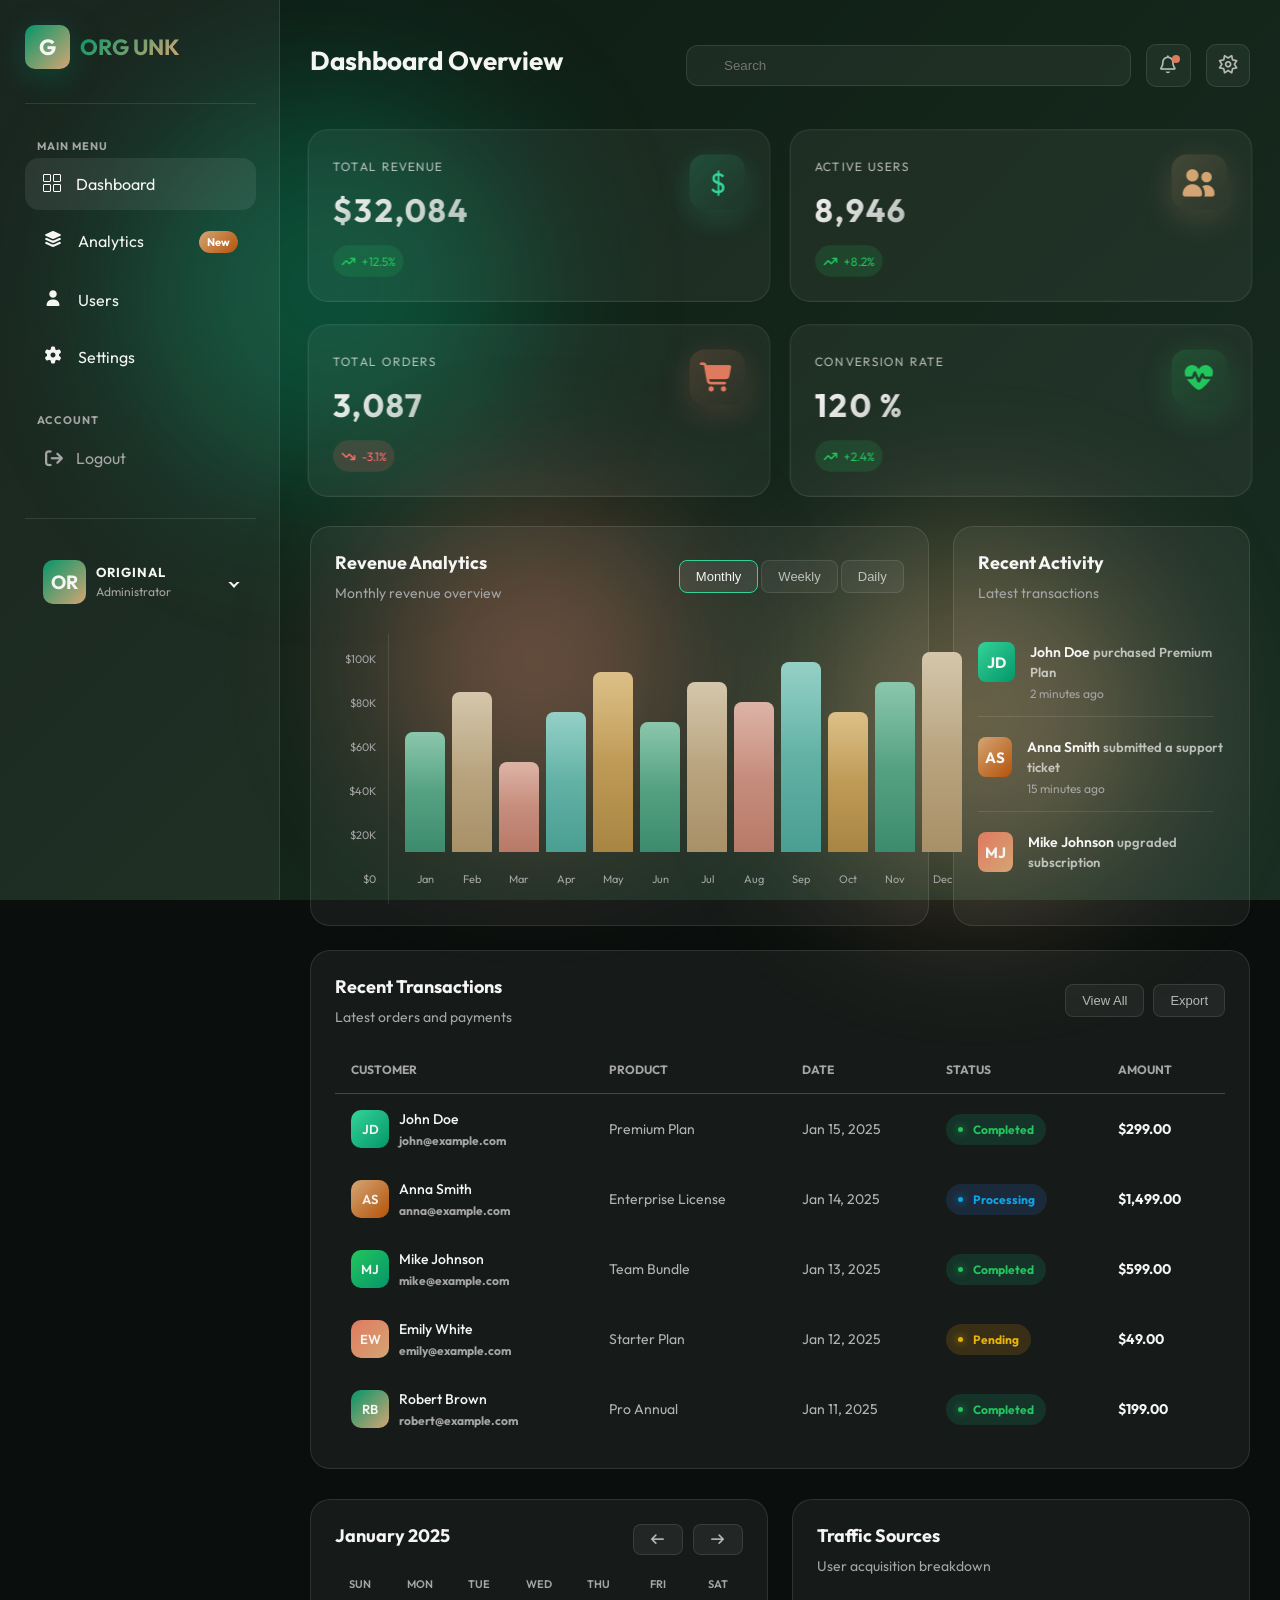
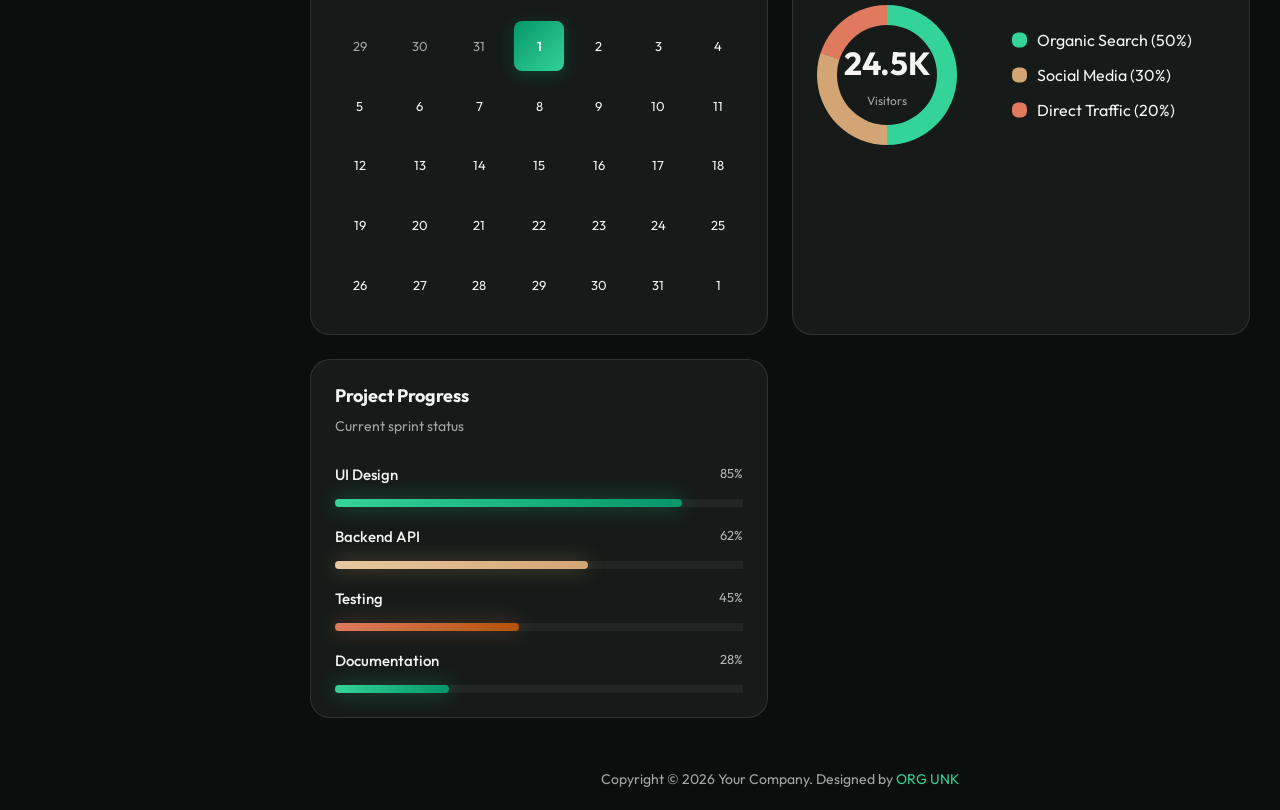
==== commit d44025af: "Add files via upload" ====
--- a/index.html
+++ b/index.html
@@ -83,436 +83,430 @@
       </div>
     </aside>
     <main>
-      <div class="container">
-        <nav class="main-head">
-          <div class="main-head-container">
-            <h2>Dashboard Overview</h2>
+      <nav class="main-head">
+        <h2>Dashboard Overview</h2>
+        <div class="right-nav">
+          <div class="parent-search">
+            <input type="text" placeholder="Search" />
+          </div>
+          <button aria-label="Notifications">
+            <i class="fa-regular fa-bell"></i>
+          </button>
+          <button aria-label="Turn Light/Dark" id="switch">
+            <i class="fa-regular fa-sun"></i>
+            <i class="fa-solid fa-moon" style="display: none"></i>
+          </button>
+        </div>
+      </nav>
+      <section class="numbers">
+        <div class="box box-1 box-glass-3d">
+          <div>
+            <span class="box-title">Total Revenue</span>
+            <h2 class="box-value">84,254</h2>
+            <span class="box-change">
+              <i class="fa-solid fa-arrow-trend-up"></i>
+              <p>+12.5%</p>
+            </span>
+          </div>
+          <div class="box-icon">$</div>
+        </div>
+        <div class="box box-2 box-glass-3d">
+          <div>
+            <span class="box-title">Active Users</span>
+            <h2 class="box-value">24,521</h2>
+            <span class="box-change">
+              <i class="fa-solid fa-arrow-trend-up"></i>
+              <p>+8.2%</p>
+            </span>
+          </div>
+          <div class="box-icon">
+            <i class="fa-solid fa-user-group"></i>
+          </div>
+        </div>
+        <div class="box box-3 box-glass-3d">
+          <div>
+            <span class="box-title">Total Orders</span>
+            <h2 class="box-value">8,461</h2>
+            <span class="box-change">
+              <i class="fa-solid fa-arrow-trend-down"></i>
+              <p>-3.1%</p>
+            </span>
+          </div>
+          <div class="box-icon">
+            <i class="fa-solid fa-cart-shopping"></i>
+          </div>
+        </div>
+        <div class="box box-4 box-glass-3d">
+          <div>
+            <span class="box-title">Conversion Rate </span>
+            <h2 class="box-value">324</h2>
+            <span class="box-change">
+              <i class="fa-solid fa-arrow-trend-up"></i>
+              <p>+2.4%</p>
+            </span>
+          </div>
+          <div class="box-icon">
+            <i class="fa-solid fa-heart-pulse"></i>
+          </div>
+        </div>
+      </section>
+      <section class="grid-net">
+        <div class="widget-regular revenue-analytics">
+          <div class="revenue-analytics-head">
+            <div class="widget-info">
+              <div class="heading">Revenue Analytics</div>
+              <div class="describe">Monthly revenue overview</div>
+            </div>
+            <div class="buttons-control">
+              <button class="m-btn-s active">Monthly</button>
+              <button class="m-btn-s">Weekly</button>
+              <button class="m-btn-s">Daily</button>
+            </div>
+          </div>
+          <div class="revenue-analytics-body">
+            <div class="left-numbers">
+              <div>$100K</div>
+              <div>$80K</div>
+              <div>$60K</div>
+              <div>$40K</div>
+              <div>$20K</div>
+              <div>$0</div>
+            </div>
+            <div class="right-divs">
+              <div class="right-div">
+                <div class="jan bg-em" style="height: 120px"></div>
+                <span>Jan</span>
+              </div>
+              <div class="right-div">
+                <div class="feb bg-go" style="height: 160px"></div>
+                <span>Feb</span>
+              </div>
+              <div class="right-div">
+                <div class="mar bg-co" style="height: 90px"></div>
+                <span>Mar</span>
+              </div>
+              <div class="right-div">
+                <div class="apr bg-te" style="height: 140px"></div>
+                <span>Apr</span>
+              </div>
+              <div class="right-div">
+                <div class="may bg-am" style="height: 180px"></div>
+                <span>May</span>
+              </div>
+              <div class="right-div">
+                <div class="jun bg-em" style="height: 130px"></div>
+                <span>Jun</span>
+              </div>
+              <div class="right-div">
+                <div class="jul bg-go" style="height: 170px"></div>
+                <span>Jul</span>
+              </div>
+              <div class="right-div">
+                <div class="aug bg-co" style="height: 150px"></div>
+                <span>Aug</span>
+              </div>
+              <div class="right-div">
+                <div class="sep bg-te" style="height: 190px"></div>
+                <span>Sep</span>
+              </div>
+              <div class="right-div">
+                <div class="oct bg-am" style="height: 140px"></div>
+                <span>Oct</span>
+              </div>
+              <div class="right-div">
+                <div class="nov bg-em" style="height: 170px"></div>
+                <span>Nov</span>
+              </div>
+              <div class="right-div">
+                <div class="dec bg-go" style="height: 200px"></div>
+                <span>Dec</span>
+              </div>
+            </div>
+          </div>
+        </div>
+        <div class="widget-regular recent-activity">
+          <div class="widget-info">
+            <div class="heading">Recent Activity</div>
+            <div class="describe">Latest transactions</div>
+          </div>
+          <div class="recent-activity-body">
+            <div class="process">
+              <div class="process-icon">JD</div>
+              <div class="process-info">
+                <p>John Doe <span>purchased Premium Plan</span></p>
+                <span class="process-time-loaded"> 2 minutes ago </span>
+              </div>
+            </div>
+            <div class="process">
+              <div class="process-icon">AS</div>
+              <div class="process-info">
+                <p>Anna Smith <span>submitted a support ticket</span></p>
+                <span class="process-time-loaded"> 15 minutes ago </span>
+              </div>
+            </div>
+            <div class="process">
+              <div class="process-icon">MJ</div>
+              <div class="process-info">
+                <p>Mike Johnson <span>upgraded subscription </span></p>
+                <span class="process-time-loaded"> 1 hour ago</span>
+              </div>
+            </div>
+            <div class="process">
+              <div class="process-icon">EW</div>
+              <div class="process-info">
+                <p>Emily White <span> completed onboarding</span></p>
+                <span class="process-time-loaded"> 2 hours ago</span>
+              </div>
+            </div>
+            <div class="process">
+              <div class="process-icon">RB</div>
+              <div class="process-info">
+                <p>Robert Brown <span>requested refund </span></p>
+                <span class="process-time-loaded"> 3 hours ago </span>
+              </div>
+            </div>
+          </div>
+        </div>
+        <div class="widget-regular recent-transactions">
+          <div class="recent-head">
+            <div class="widget-info">
+              <div class="heading">Recent Transactions</div>
+              <div class="describe">Latest orders and payments</div>
+            </div>
+            <div class="buttons">
+              <button class="m-btn-s">View All</button>
+              <button class="m-btn-s">Export</button>
+            </div>
+          </div>
+          <div class="recent-body">
+            <table>
+              <thead>
+                <tr>
+                  <th>Customer</th>
+                  <th>Product</th>
+                  <th>Date</th>
+                  <th>Status</th>
+                  <th>Amount</th>
+                </tr>
+              </thead>
+              <tbody>
+                <tr>
+                  <td>
+                    <div>
+                      <div>JD</div>
+                      <div>
+                        <span>John Doe</span>
+                        <p>john@example.com</p>
+                      </div>
+                    </div>
+                  </td>
+                  <td>Premium Plan</td>
+                  <td>Jan 15, 2025</td>
+                  <td>
+                    <div class="status done">Completed</div>
+                  </td>
+                  <td>$299.00</td>
+                </tr>
+                <tr>
+                  <td>
+                    <div>
+                      <div>AS</div>
+                      <div>
+                        <span>Anna Smith</span>
+                        <p>anna@example.com</p>
+                      </div>
+                    </div>
+                  </td>
+                  <td>Enterprise License</td>
+                  <td>Jan 14, 2025</td>
+                  <td>
+                    <div class="status working">Processing</div>
+                  </td>
+                  <td>$1,499.00</td>
+                </tr>
+                <tr>
+                  <td>
+                    <div>
+                      <div>MJ</div>
+                      <div>
+                        <span>Mike Johnson</span>
+                        <p>mike@example.com</p>
+                      </div>
+                    </div>
+                  </td>
+                  <td>Team Bundle</td>
+                  <td>Jan 13, 2025</td>
+                  <td>
+                    <div class="status done">Completed</div>
+                  </td>
+                  <td>$599.00</td>
+                </tr>
+                <tr>
+                  <td>
+                    <div>
+                      <div>EW</div>
+                      <div>
+                        <span>Emily White</span>
+                        <p>emily@example.com</p>
+                      </div>
+                    </div>
+                  </td>
+                  <td>Starter Plan</td>
+                  <td>Jan 12, 2025</td>
+                  <td>
+                    <div class="status pending">Pending</div>
+                  </td>
+                  <td>$49.00</td>
+                </tr>
+                <tr>
+                  <td>
+                    <div>
+                      <div>RB</div>
+                      <div>
+                        <span>Robert Brown</span>
+                        <p>robert@example.com</p>
+                      </div>
+                    </div>
+                  </td>
+                  <td>Pro Annual</td>
+                  <td>Jan 11, 2025</td>
+                  <td>
+                    <div class="status done">Completed</div>
+                  </td>
+                  <td>$199.00</td>
+                </tr>
+              </tbody>
+            </table>
+          </div>
+        </div>
+      </section>
+      <section class="grid-net-2">
+        <div class="widget-regular cal">
+          <div class="cal-head">
+            <div class="widget-info">
+              <div class="heading">January 2025</div>
+            </div>
+            <div class="btns">
+              <button aria-label="To Left" class="m-btn-s">
+                <i class="fa fa-arrow-left"></i>
+              </button>
+              <button aria-label="To right" class="m-btn-s">
+                <i class="fa fa-arrow-right"></i>
+              </button>
+            </div>
+          </div>
+          <div class="cal-body">
+            <div class="days-numbers">
+              <span class="cal-name-day">Sun</span>
+              <span class="cal-name-day">Mon</span>
+              <span class="cal-name-day">Tue</span>
+              <span class="cal-name-day">Wed</span>
+              <span class="cal-name-day">Thu</span>
+              <span class="cal-name-day">Fri</span>
+              <span class="cal-name-day">Sat</span>
+              <span class="cal-day previous">29</span>
+              <span class="cal-day previous">30</span>
+              <span class="cal-day previous">31</span>
+              <span class="cal-day today">1</span>
+              <span class="cal-day">2</span>
+              <span class="cal-day">3</span>
+              <span class="cal-day">4</span>
+              <span class="cal-day">5</span>
+              <span class="cal-day">6</span>
+              <span class="cal-day">7</span>
+              <span class="cal-day">8</span>
+              <span class="cal-day">9</span>
+              <span class="cal-day">10</span>
+              <span class="cal-day">11</span>
+              <span class="cal-day">12</span>
+              <span class="cal-day">13</span>
+              <span class="cal-day">14</span>
+              <span class="cal-day">15</span>
+              <span class="cal-day">16</span>
+              <span class="cal-day">17</span>
+              <span class="cal-day">18</span>
+              <span class="cal-day">19</span>
+              <span class="cal-day">20</span>
+              <span class="cal-day">21</span>
+              <span class="cal-day">22</span>
+              <span class="cal-day">23</span>
+              <span class="cal-day">24</span>
+              <span class="cal-day">25</span>
+              <span class="cal-day">26</span>
+              <span class="cal-day">27</span>
+              <span class="cal-day">28</span>
+              <span class="cal-day">29</span>
+              <span class="cal-day">30</span>
+              <span class="cal-day">31</span>
+              <span class="cal-day pervious">1</span>
+            </div>
+          </div>
+        </div>
+        <div class="widget-regular traffic">
+          <div class="traffic-head">
+            <div class="widget-info">
+              <div class="heading">Traffic Sources</div>
+              <div class="describe">User acquisition breakdown</div>
+            </div>
+          </div>
+          <div class="traffic-body">
             <div>
-              <input type="text" placeholder="Search" />
-              <div>
-                <button aria-label="Notifications">
-                  <i class="fa-regular fa-bell"></i>
-                </button>
-                <button aria-label="Turn Light/Dark" id="switch">
-                  <i class="fa-regular fa-sun"></i>
-                  <i class="fa-solid fa-moon" style="display: none"></i>
-                </button>
-              </div>
-            </div>
-          </div>
-        </nav>
-        <section>
-          <div class="numbers">
-            <div class="box box-1 box-glass-3d">
-              <div>
-                <span class="box-title">Total Revenue</span>
-                <h2 class="box-value">84,254</h2>
-                <span class="box-change">
-                  <i class="fa-solid fa-arrow-trend-up"></i>
-                  <p>+12.5%</p>
-                </span>
-              </div>
-              <div class="box-icon">$</div>
-            </div>
-            <div class="box box-2 box-glass-3d">
-              <div>
-                <span class="box-title">Active Users</span>
-                <h2 class="box-value">24,521</h2>
-                <span class="box-change">
-                  <i class="fa-solid fa-arrow-trend-up"></i>
-                  <p>+8.2%</p>
-                </span>
-              </div>
-              <div class="box-icon">
-                <i class="fa-solid fa-user-group"></i>
-              </div>
-            </div>
-            <div class="box box-3 box-glass-3d">
-              <div>
-                <span class="box-title">Total Orders</span>
-                <h2 class="box-value">8,461</h2>
-                <span class="box-change">
-                  <i class="fa-solid fa-arrow-trend-down"></i>
-                  <p>-3.1%</p>
-                </span>
-              </div>
-              <div class="box-icon">
-                <i class="fa-solid fa-cart-shopping"></i>
-              </div>
-            </div>
-            <div class="box box-4 box-glass-3d">
-              <div>
-                <span class="box-title">Conversion Rate </span>
-                <h2 class="box-value">324</h2>
-                <span class="box-change">
-                  <i class="fa-solid fa-arrow-trend-up"></i>
-                  <p>+2.4%</p>
-                </span>
-              </div>
-              <div class="box-icon">
-                <i class="fa-solid fa-heart-pulse"></i>
-              </div>
-            </div>
-          </div>
-          <div class="grid-net">
-            <div class="widget-regular revenue-analytics">
-              <div class="revenue-analytics-head">
-                <div class="widget-info">
-                  <div class="heading">Revenue Analytics</div>
-                  <div class="describe">Monthly revenue overview</div>
-                </div>
-                <div class="buttons-control">
-                  <button class="m-btn-s active">Monthly</button>
-                  <button class="m-btn-s">Weekly</button>
-                  <button class="m-btn-s">Daily</button>
-                </div>
-              </div>
-              <div class="revenue-analytics-body">
-                <div class="left-numbers">
-                  <div>$100K</div>
-                  <div>$80K</div>
-                  <div>$60K</div>
-                  <div>$40K</div>
-                  <div>$20K</div>
-                  <div>$0</div>
-                </div>
-                <div class="right-divs">
-                  <div class="right-div">
-                    <div class="jan bg-em" style="height: 120px"></div>
-                    <span>Jan</span>
-                  </div>
-                  <div class="right-div">
-                    <div class="feb bg-go" style="height: 160px"></div>
-                    <span>Feb</span>
-                  </div>
-                  <div class="right-div">
-                    <div class="mar bg-co" style="height: 90px"></div>
-                    <span>Mar</span>
-                  </div>
-                  <div class="right-div">
-                    <div class="apr bg-te" style="height: 140px"></div>
-                    <span>Apr</span>
-                  </div>
-                  <div class="right-div">
-                    <div class="may bg-am" style="height: 180px"></div>
-                    <span>May</span>
-                  </div>
-                  <div class="right-div">
-                    <div class="jun bg-em" style="height: 130px"></div>
-                    <span>Jun</span>
-                  </div>
-                  <div class="right-div">
-                    <div class="jul bg-go" style="height: 170px"></div>
-                    <span>Jul</span>
-                  </div>
-                  <div class="right-div">
-                    <div class="aug bg-co" style="height: 150px"></div>
-                    <span>Aug</span>
-                  </div>
-                  <div class="right-div">
-                    <div class="sep bg-te" style="height: 190px"></div>
-                    <span>Sep</span>
-                  </div>
-                  <div class="right-div">
-                    <div class="oct bg-am" style="height: 140px"></div>
-                    <span>Oct</span>
-                  </div>
-                  <div class="right-div">
-                    <div class="nov bg-em" style="height: 170px"></div>
-                    <span>Nov</span>
-                  </div>
-                  <div class="right-div">
-                    <div class="dec bg-go" style="height: 200px"></div>
-                    <span>Dec</span>
-                  </div>
-                </div>
-              </div>
-            </div>
-            <div class="widget-regular recent-activity">
-              <div class="widget-info">
-                <div class="heading">Recent Activity</div>
-                <div class="describe">Latest transactions</div>
-              </div>
-              <div class="recent-activity-body">
-                <div class="process">
-                  <div class="process-icon">JD</div>
-                  <div class="process-info">
-                    <p>John Doe <span>purchased Premium Plan</span></p>
-                    <span class="process-time-loaded"> 2 minutes ago </span>
-                  </div>
-                </div>
-                <div class="process">
-                  <div class="process-icon">AS</div>
-                  <div class="process-info">
-                    <p>Anna Smith <span>submitted a support ticket</span></p>
-                    <span class="process-time-loaded"> 15 minutes ago </span>
-                  </div>
-                </div>
-                <div class="process">
-                  <div class="process-icon">MJ</div>
-                  <div class="process-info">
-                    <p>Mike Johnson <span>upgraded subscription </span></p>
-                    <span class="process-time-loaded"> 1 hour ago</span>
-                  </div>
-                </div>
-                <div class="process">
-                  <div class="process-icon">EW</div>
-                  <div class="process-info">
-                    <p>Emily White <span> completed onboarding</span></p>
-                    <span class="process-time-loaded"> 2 hours ago</span>
-                  </div>
-                </div>
-                <div class="process">
-                  <div class="process-icon">RB</div>
-                  <div class="process-info">
-                    <p>Robert Brown <span>requested refund </span></p>
-                    <span class="process-time-loaded"> 3 hours ago </span>
-                  </div>
-                </div>
-              </div>
-            </div>
-            <div class="widget-regular recent-transactions">
-              <div class="recent-head">
-                <div class="widget-info">
-                  <div class="heading">Recent Transactions</div>
-                  <div class="describe">Latest orders and payments</div>
-                </div>
-                <div class="buttons">
-                  <button class="m-btn-s">View All</button>
-                  <button class="m-btn-s">Export</button>
-                </div>
-              </div>
-              <div class="recent-body">
-                <table>
-                  <thead>
-                    <tr>
-                      <th>Customer</th>
-                      <th>Product</th>
-                      <th>Date</th>
-                      <th>Status</th>
-                      <th>Amount</th>
-                    </tr>
-                  </thead>
-                  <tbody>
-                    <tr>
-                      <td>
-                        <div>
-                          <div>JD</div>
-                          <div>
-                            <span>John Doe</span>
-                            <p>john@example.com</p>
-                          </div>
-                        </div>
-                      </td>
-                      <td>Premium Plan</td>
-                      <td>Jan 15, 2025</td>
-                      <td>
-                        <div class="status done">Completed</div>
-                      </td>
-                      <td>$299.00</td>
-                    </tr>
-                    <tr>
-                      <td>
-                        <div>
-                          <div>AS</div>
-                          <div>
-                            <span>Anna Smith</span>
-                            <p>anna@example.com</p>
-                          </div>
-                        </div>
-                      </td>
-                      <td>Enterprise License</td>
-                      <td>Jan 14, 2025</td>
-                      <td>
-                        <div class="status working">Processing</div>
-                      </td>
-                      <td>$1,499.00</td>
-                    </tr>
-                    <tr>
-                      <td>
-                        <div>
-                          <div>MJ</div>
-                          <div>
-                            <span>Mike Johnson</span>
-                            <p>mike@example.com</p>
-                          </div>
-                        </div>
-                      </td>
-                      <td>Team Bundle</td>
-                      <td>Jan 13, 2025</td>
-                      <td>
-                        <div class="status done">Completed</div>
-                      </td>
-                      <td>$599.00</td>
-                    </tr>
-                    <tr>
-                      <td>
-                        <div>
-                          <div>EW</div>
-                          <div>
-                            <span>Emily White</span>
-                            <p>emily@example.com</p>
-                          </div>
-                        </div>
-                      </td>
-                      <td>Starter Plan</td>
-                      <td>Jan 12, 2025</td>
-                      <td>
-                        <div class="status pending">Pending</div>
-                      </td>
-                      <td>$49.00</td>
-                    </tr>
-                    <tr>
-                      <td>
-                        <div>
-                          <div>RB</div>
-                          <div>
-                            <span>Robert Brown</span>
-                            <p>robert@example.com</p>
-                          </div>
-                        </div>
-                      </td>
-                      <td>Pro Annual</td>
-                      <td>Jan 11, 2025</td>
-                      <td>
-                        <div class="status done">Completed</div>
-                      </td>
-                      <td>$199.00</td>
-                    </tr>
-                  </tbody>
-                </table>
-              </div>
-            </div>
-          </div>
-          <div class="grid-net-2">
-            <div class="widget-regular cal">
-              <div class="cal-head">
-                <div class="widget-info">
-                  <div class="heading">January 2025</div>
-                </div>
-                <div class="btns">
-                  <button aria-label="To Left" class="m-btn-s">
-                    <i class="fa fa-arrow-left"></i>
-                  </button>
-                  <button aria-label="To right" class="m-btn-s">
-                    <i class="fa fa-arrow-right"></i>
-                  </button>
-                </div>
-              </div>
-              <div class="cal-body">
-                <div class="days-numbers">
-                  <span class="cal-name-day">Sun</span>
-                  <span class="cal-name-day">Mon</span>
-                  <span class="cal-name-day">Tue</span>
-                  <span class="cal-name-day">Wed</span>
-                  <span class="cal-name-day">Thu</span>
-                  <span class="cal-name-day">Fri</span>
-                  <span class="cal-name-day">Sat</span>
-                  <span class="cal-day previous">29</span>
-                  <span class="cal-day previous">30</span>
-                  <span class="cal-day previous">31</span>
-                  <span class="cal-day today">1</span>
-                  <span class="cal-day">2</span>
-                  <span class="cal-day">3</span>
-                  <span class="cal-day">4</span>
-                  <span class="cal-day">5</span>
-                  <span class="cal-day">6</span>
-                  <span class="cal-day">7</span>
-                  <span class="cal-day">8</span>
-                  <span class="cal-day">9</span>
-                  <span class="cal-day">10</span>
-                  <span class="cal-day">11</span>
-                  <span class="cal-day">12</span>
-                  <span class="cal-day">13</span>
-                  <span class="cal-day">14</span>
-                  <span class="cal-day">15</span>
-                  <span class="cal-day">16</span>
-                  <span class="cal-day">17</span>
-                  <span class="cal-day">18</span>
-                  <span class="cal-day">19</span>
-                  <span class="cal-day">20</span>
-                  <span class="cal-day">21</span>
-                  <span class="cal-day">22</span>
-                  <span class="cal-day">23</span>
-                  <span class="cal-day">24</span>
-                  <span class="cal-day">25</span>
-                  <span class="cal-day">26</span>
-                  <span class="cal-day">27</span>
-                  <span class="cal-day">28</span>
-                  <span class="cal-day">29</span>
-                  <span class="cal-day">30</span>
-                  <span class="cal-day">31</span>
-                  <span class="cal-day pervious">1</span>
-                </div>
-              </div>
-            </div>
-            <div class="widget-regular traffic">
-              <div class="traffic-head">
-                <div class="widget-info">
-                  <div class="heading">Traffic Sources</div>
-                  <div class="describe">User acquisition breakdown</div>
-                </div>
-              </div>
-              <div class="traffic-body">
-                <div>
-                  <div class="shape">
-                    <span>24.5K</span>
-                    <p>Visitors</p>
-                  </div>
-                </div>
-                <div class="info-numbers">
-                  <div>Organic Search (50%)</div>
-                  <div>Social Media (30%)</div>
-                  <div>Direct Traffic (20%)</div>
-                </div>
-              </div>
-            </div>
-            <div class="widget-regular project-pro">
-              <div class="project-pro-head">
-                <div class="widget-info">
-                  <div class="heading">Project Progress</div>
-                  <div class="describe">Current sprint status</div>
-                </div>
-              </div>
-              <div class="project-pro-body">
-                <div class="box">
-                  <div class="progress-info">
-                    <span>UI Design</span> <span>85%</span>
-                  </div>
-                  <div class="progress-road">
-                    <div class="progress" style="width: 85%"></div>
-                  </div>
-                </div>
-                <div class="box">
-                  <div class="progress-info">
-                    <span>Backend API</span> <span>62%</span>
-                  </div>
-                  <div class="progress-road">
-                    <div class="progress" style="width: 62%"></div>
-                  </div>
-                </div>
-                <div class="box">
-                  <div class="progress-info">
-                    <span>Testing</span> <span>45%</span>
-                  </div>
-                  <div class="progress-road">
-                    <div class="progress" style="width: 45%"></div>
-                  </div>
-                </div>
-                <div class="box">
-                  <div class="progress-info">
-                    <span>Documentation</span>
-                    <span>28%</span>
-                  </div>
-                  <div class="progress-road">
-                    <div class="progress" style="width: 28%"></div>
-                  </div>
-                </div>
-              </div>
-            </div>
-          </div>
-        </section>
-      </div>
+              <div class="shape">
+                <span>24.5K</span>
+                <p>Visitors</p>
+              </div>
+            </div>
+            <div class="info-numbers">
+              <div>Organic Search (50%)</div>
+              <div>Social Media (30%)</div>
+              <div>Direct Traffic (20%)</div>
+            </div>
+          </div>
+        </div>
+        <div class="widget-regular project-pro">
+          <div class="project-pro-head">
+            <div class="widget-info">
+              <div class="heading">Project Progress</div>
+              <div class="describe">Current sprint status</div>
+            </div>
+          </div>
+          <div class="project-pro-body">
+            <div class="box">
+              <div class="progress-info">
+                <span>UI Design</span> <span>85%</span>
+              </div>
+              <div class="progress-road">
+                <div class="progress" style="width: 85%"></div>
+              </div>
+            </div>
+            <div class="box">
+              <div class="progress-info">
+                <span>Backend API</span> <span>62%</span>
+              </div>
+              <div class="progress-road">
+                <div class="progress" style="width: 62%"></div>
+              </div>
+            </div>
+            <div class="box">
+              <div class="progress-info">
+                <span>Testing</span> <span>45%</span>
+              </div>
+              <div class="progress-road">
+                <div class="progress" style="width: 45%"></div>
+              </div>
+            </div>
+            <div class="box">
+              <div class="progress-info">
+                <span>Documentation</span>
+                <span>28%</span>
+              </div>
+              <div class="progress-road">
+                <div class="progress" style="width: 28%"></div>
+              </div>
+            </div>
+          </div>
+        </div>
+      </section>
     </main>
     <footer>
       <p>Copyright © 2026 Your Company. Designed by <span>ORG UNK</span></p>
--- a/css/constses.css
+++ b/css/constses.css
@@ -2,9 +2,18 @@
 .box-glass-3d {
   background: var(--glass-bg);
   padding: var(--card-padding);
+  border: 1px solid var(--glass-border);
   border-radius: var(--border-radius);
   transition: var(--transition-fast);
   animation: fade-up 0.5s 1.5s linear backwards 1;
+}
+.widget-regular:hover,
+.box-glass-3d:hover {
+  background: var(--glass-hover);
+  border-color: rgba(169, 128, 128, 0.15);
+  box-shadow:
+    0 25px 50px -12px var(--glass-shadow),
+    0 0 40px rgba(52, 211, 153, 0.1);
 }
 @keyframes fade-up {
   from {
@@ -15,13 +24,6 @@
     opacity: 1;
     transform: translateY(0);
   }
-}
-.widget:hover {
-  background: var(--glass-hover);
-  border-color: rgba(169, 128, 128, 0.15);
-  box-shadow:
-    0 25px 50px -12px var(--glass-shadow),
-    0 0 40px rgba(52, 211, 153, 0.1);
 }
 .aside-menu-custom-icon {
   display: flex;
--- a/css/master.css
+++ b/css/master.css
@@ -279,34 +279,44 @@
 nav {
   width: 100%;
   height: var(--navbar-height);
-  margin-bottom: 20px;
+}
+nav .right-nav {
+  gap: 15px;
+}
+nav,
+nav .right-nav {
+  display: flex;
+  justify-content: space-between;
+  align-items: center;
 }
 .main-head h2 {
-  font-size: 28px;
+  font-size: 26px;
   margin-bottom: 10px;
 }
-.main-head .main-head-container input {
-  padding: 10px;
+.main-head .right-nav {
+  width: 60%;
+}
+.main-head .parent-search {
   background-color: var(--glass-bg);
+  overflow: hidden;
+  border-radius: 12px;
   border: 1px solid var(--glass-border);
+  padding-left: 25px;
+  transition: var(--transition-fast);
+  width: 80%;
+}
+.main-head .right-nav button {
+  width: fit-content;
+}
+.main-head input {
+  padding: 12px;
+  background-color: transparent;
   outline: 0;
-  transition: var(--transition-fast);
-  padding: 12px 50px;
+  border: 0;
   color: var(--text-primary);
-  border-radius: 12px;
-}
-.main-head .main-head-container > div {
-  display: flex;
-  align-items: center;
-  column-gap: 10px;
-}
-.main-head .main-head-container > div > div {
-  display: flex;
-  flex-wrap: nowrap;
-  align-items: center;
-  column-gap: 10px;
-}
-.main-head .main-head-container button {
+  width: 100%;
+}
+.main-head button {
   padding: 10px;
   background-color: var(--glass-bg);
   border: 1px solid var(--glass-border);
@@ -315,10 +325,10 @@
   transition: var(--transition-fast);
   font-size: 18px;
 }
-.main-head .main-head-container button:nth-of-type(1) {
-  position: relative;
-}
-.main-head .main-head-container button:nth-of-type(1)::before {
+.main-head button:nth-of-type(1) {
+  position: relative;
+}
+.main-head button:nth-of-type(1)::before {
   content: "";
   position: absolute;
   top: 10px;
@@ -328,27 +338,28 @@
   height: 8px;
   border-radius: 50%;
 }
-.main-head .main-head-container button:hover,
-.main-head .main-head-container input:focus {
+.main-head button:hover,
+.main-head .parent-search:has(input:focus) {
   border-color: var(--emerald-light);
 }
-.main-head .main-head-container input:focus {
+.main-head .parent-search:has(input:focus) {
   box-shadow: 0 0 20px rgba(52, 211, 153, 0.2);
 }
 /*! Main */
-main > .container {
-  padding: 20px 25px;
-}
-main > .container,
-.container > section,
+main {
+  padding: 30px;
+}
+.main-head,
+.numbers,
+.grid-net {
+  margin-bottom: 30px;
+}
 .numbers,
 .grid-net,
 .grid-net-2 {
   display: grid;
   gap: 24px;
-}
-.numbers {
-  grid-template-columns: 1fr 1fr;
+  grid-template-columns: repeat(2, 1fr);
 }
 .numbers .box {
   background-color: var(--glass-bg);
@@ -488,7 +499,7 @@
   align-items: center;
   max-height: fit-content;
 }
-.revenue-analytics .buttons-control button:nth-of-type(2) {
+.revenue-analytics .button:nth-of-type(2) {
   margin: 0 5px;
 }
 .revenue-analytics-body {
@@ -520,7 +531,7 @@
   display: grid;
   grid-template-columns: repeat(12, minmax(40px, 1fr));
   column-gap: 7px;
-  max-width: 500px;
+  min-width: 500px;
 }
 .revenue-analytics-body .right-div {
   display: flex;
--- a/css/responsive.css
+++ b/css/responsive.css
@@ -1,14 +1,12 @@
-@media (max-width: 1400px) {
-}
 @media (max-width: 1200px) {
-  main > .container {
-    gap: 0;
+  nav {
+    margin-bottom: 0;
   }
-  .main-head .main-head-container {
+  .main-head nav {
     display: flex;
     justify-content: space-between;
   }
-  .main-head-container {
+  nav {
     padding: 10px 0;
   }
   .grid-net {
@@ -91,7 +89,7 @@
   .mobile-menu span::after {
     bottom: 8px;
   }
-  .main-head .main-head-container {
+  .main-head nav {
     display: flex;
     justify-content: space-between;
   }
@@ -113,21 +111,26 @@
   .aside-menu ul li .new {
     margin-left: auto;
   }
+  .grid-net,
+  .grid-net-2 {
+    grid-template-columns: 1fr;
+  }
+  .traffic .traffic-body {
+    justify-content: flex-start;
+  }
   main,
   footer {
     margin-left: 0;
   }
 }
+/* Screen 768px Done */
 @media (max-width: 768px) {
   :root {
     --card-padding: 18px;
   }
-  .numbers,
-  .grid-net,
-  .grid-net-2 {
+  .numbers {
     grid-template-columns: 1fr;
   }
-
   .traffic .traffic-body {
     align-items: center;
     justify-content: center;
@@ -140,46 +143,38 @@
     margin: 0 auto;
   }
 }
+/* Screen 480px Done */
 @media (max-width: 480px) {
-  main > .container {
-    padding: 10px 0;
-    gap: 24px;
+  .main-head {
+    margin-bottom: 44px;
+  }
+  .main-head .right-nav {
+    min-width: 100%;
+  }
+  main {
+    padding: 0 15px;
   }
   .main-head {
     flex-direction: column;
     align-items: flex-start;
-    row-gap: 15px;
-  }
-  .main-head-container,
-  .numbers > div,
-  .grid-net > div,
-  .grid-net-2 > div {
-    width: calc(100% - 30px);
-    margin: 0 auto;
   }
   .revenue-analytics .revenue-analytics-head,
   .recent-head,
   .traffic .traffic-body {
     flex-direction: column;
     row-gap: 20px;
+    align-items: flex-start;
   }
-  .main-head .main-head-container {
+  .main-head nav {
     flex-direction: column;
+  }
+  .main-head nav > div {
+    justify-content: space-between;
   }
   .days-numbers .cal-day {
     width: fit-content;
   }
-}
-@media (max-width: 375px) {
-  .main-head {
-    margin-bottom: 20px;
-  }
-  .main-head .main-head-container input {
-    padding: 12px 25px;
+  .traffic .traffic-body {
+    align-items: center;
   }
 }
-@media (max-width: 320px) {
-  .main-head .main-head-container input {
-    padding: 12px 0 12px 15px;
-  }
-}
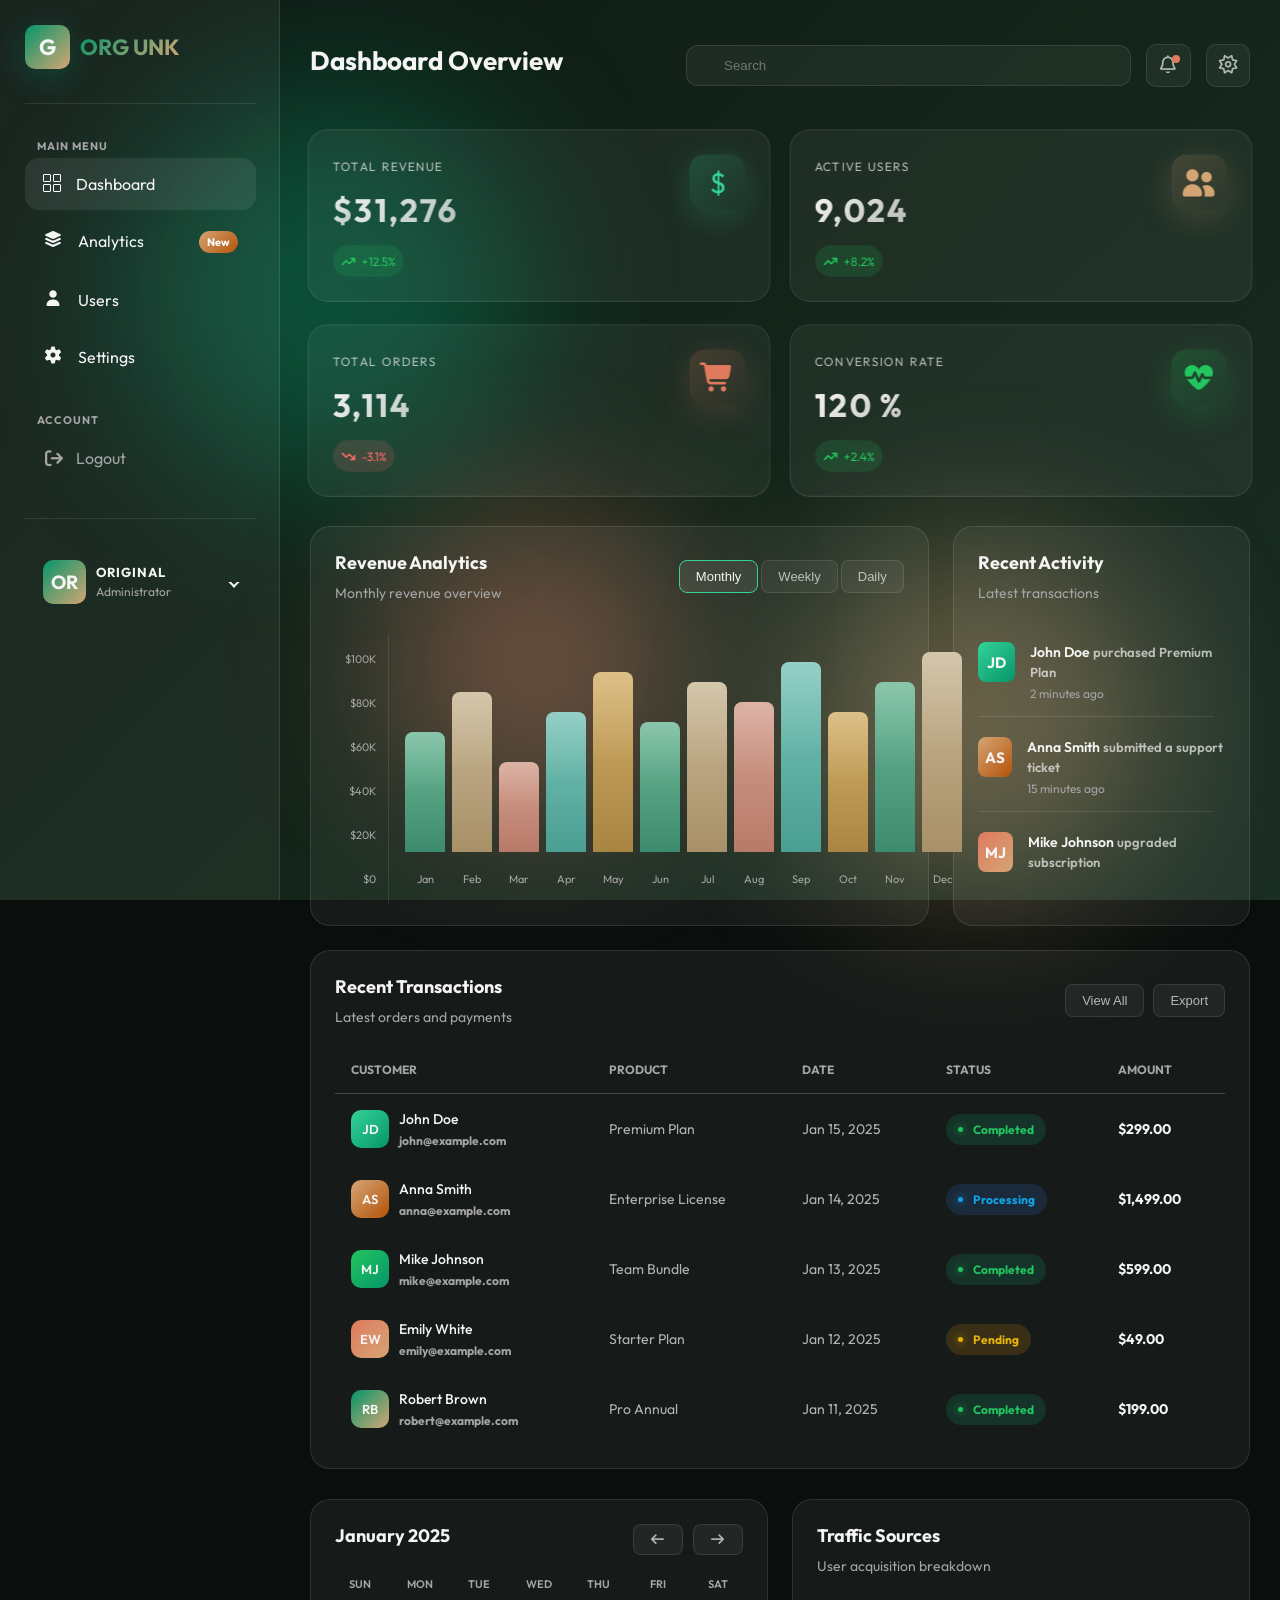
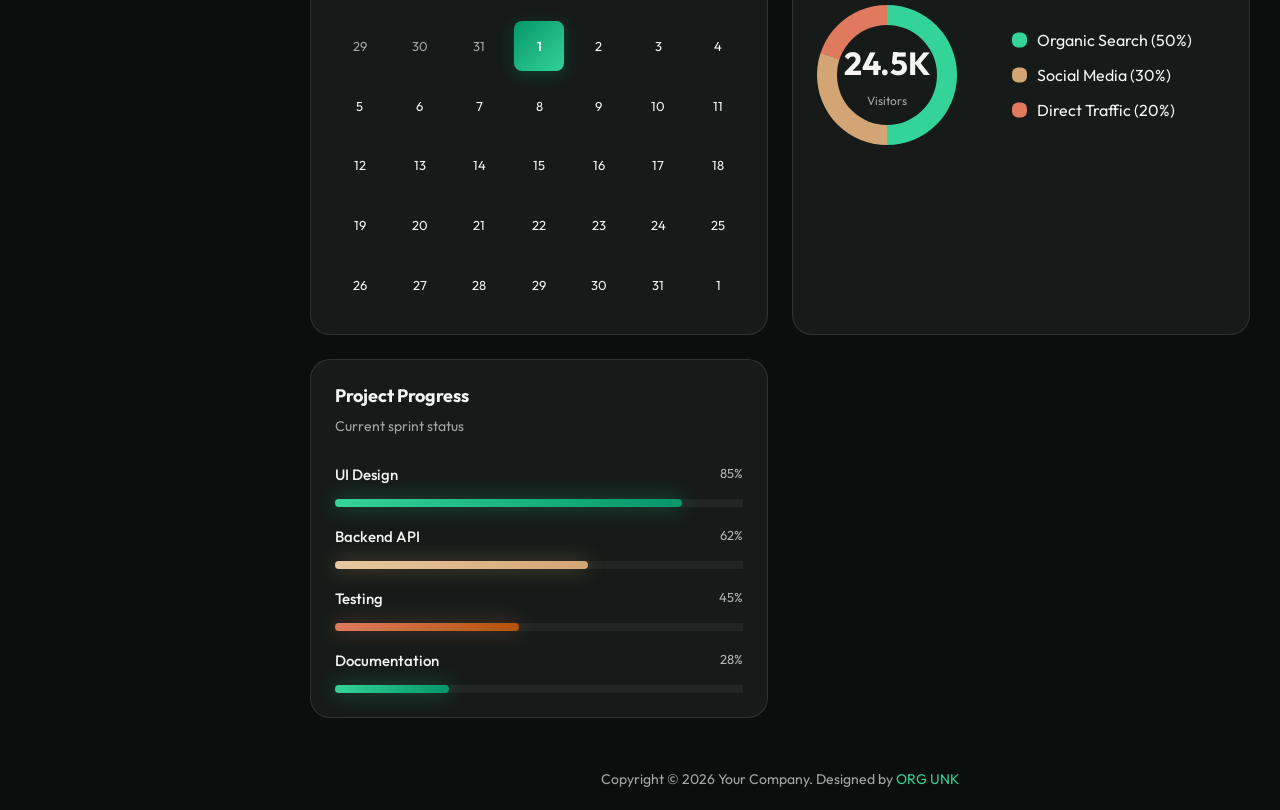
==== commit d2c1a510: "Add files via upload" ====
--- a/index.html
+++ b/index.html
@@ -5,6 +5,7 @@
     <meta charset="UTF-8" />
     <meta name="description" content="My Dash Board" />
     <meta name="viewport" content="width=device-width, initial-scale=1.0" />
+    <link rel="icon" href="dashboard.webp" type="image/png" />
     <link rel="preconnect" href="https://fonts.googleapis.com" />
     <link rel="preconnect" href="https://fonts.gstatic.com" crossorigin="" />
     <link
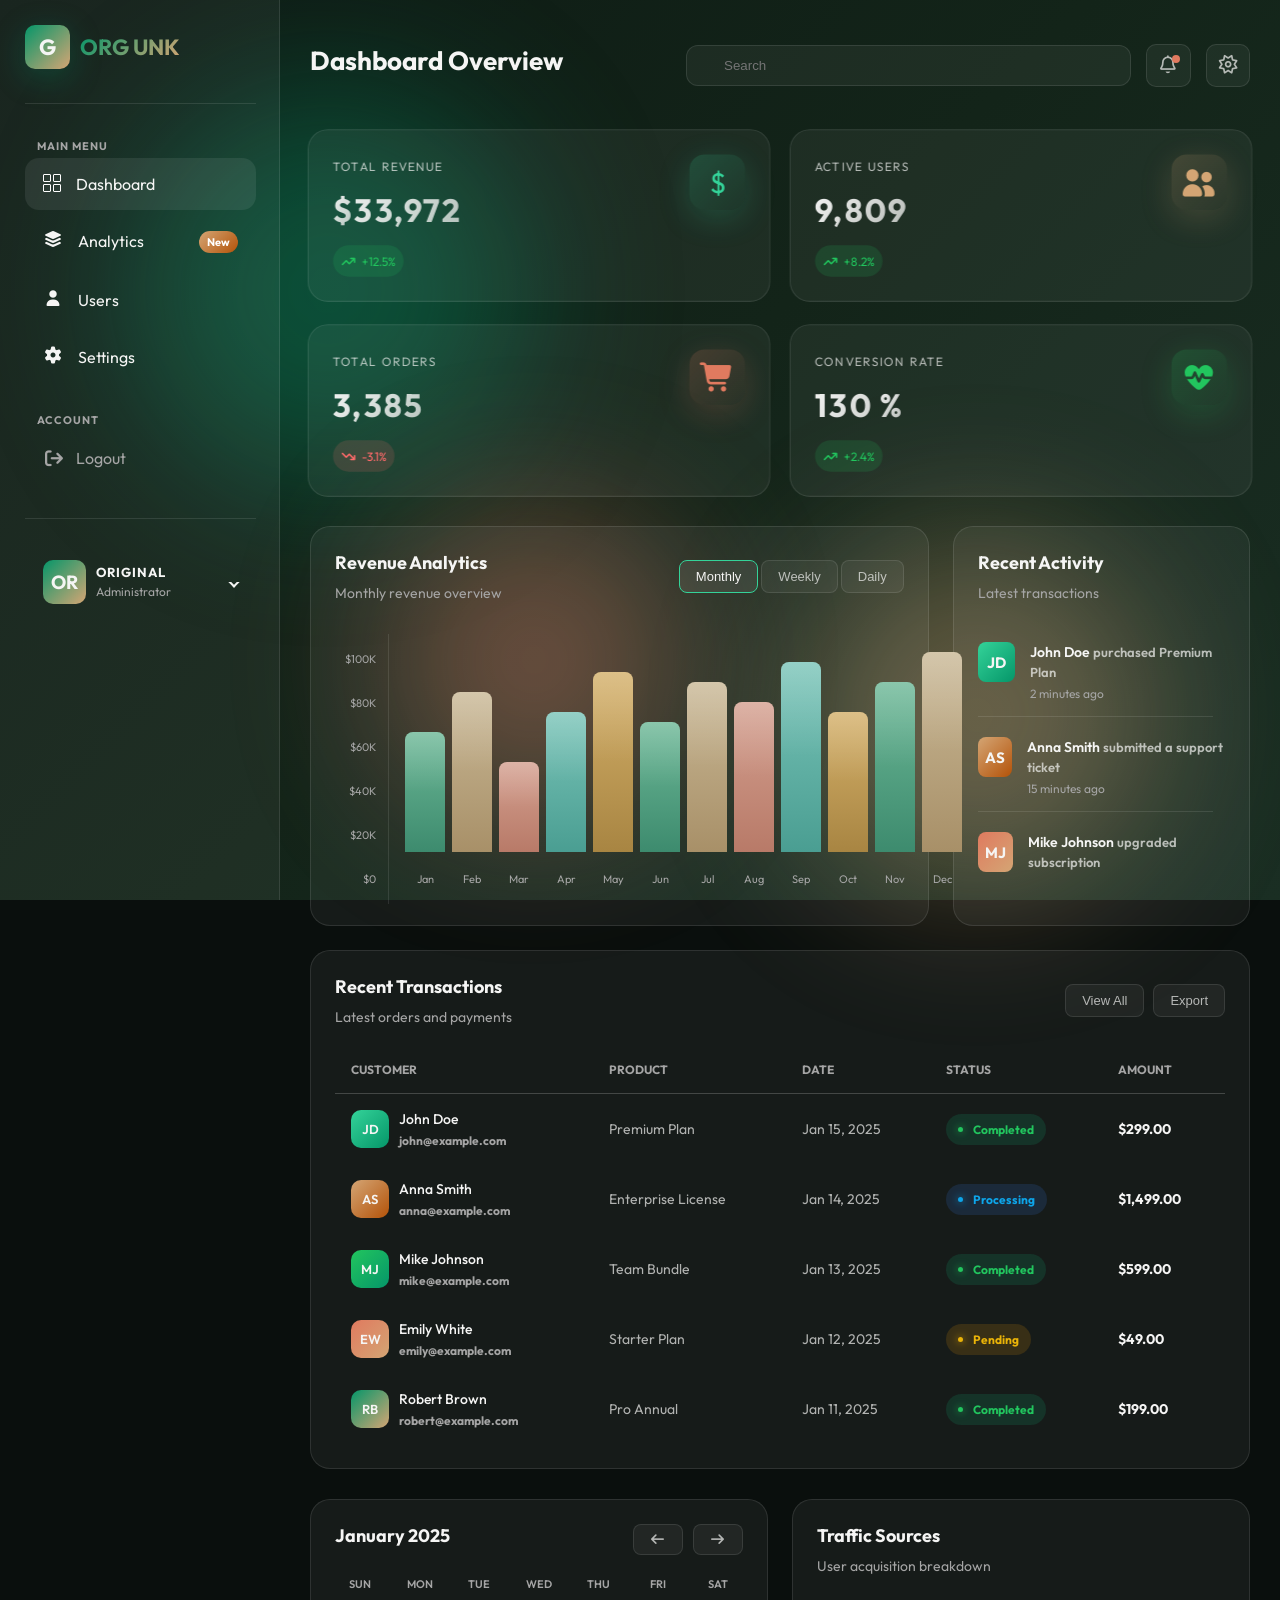
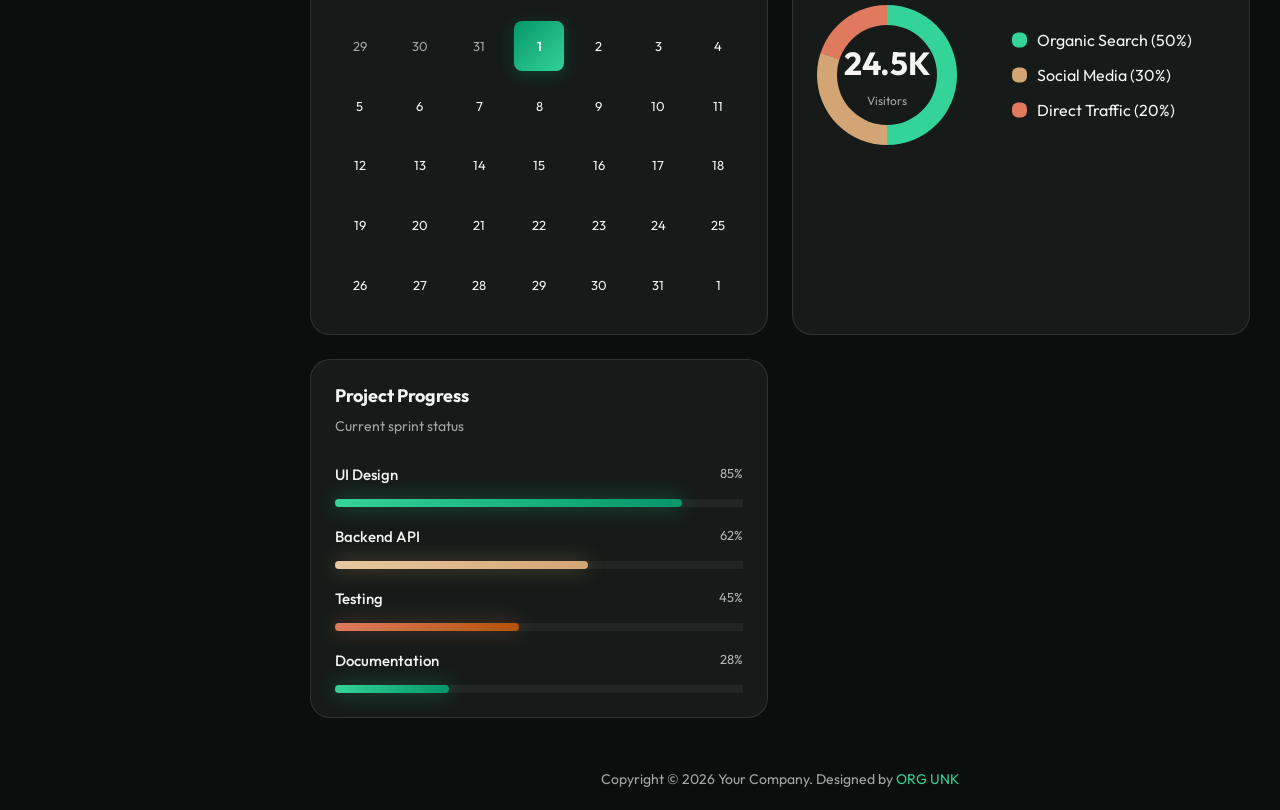
==== commit 33729921: "Add files via upload" ====
--- a/index.html
+++ b/index.html
@@ -5,7 +5,7 @@
     <meta charset="UTF-8" />
     <meta name="description" content="My Dash Board" />
     <meta name="viewport" content="width=device-width, initial-scale=1.0" />
-    <link rel="icon" href="dashboard.webp" type="image/png" />
+    <link rel="icon" href="imgs/dashboard.webp" type="image/webp" />
     <link rel="preconnect" href="https://fonts.googleapis.com" />
     <link rel="preconnect" href="https://fonts.gstatic.com" crossorigin="" />
     <link
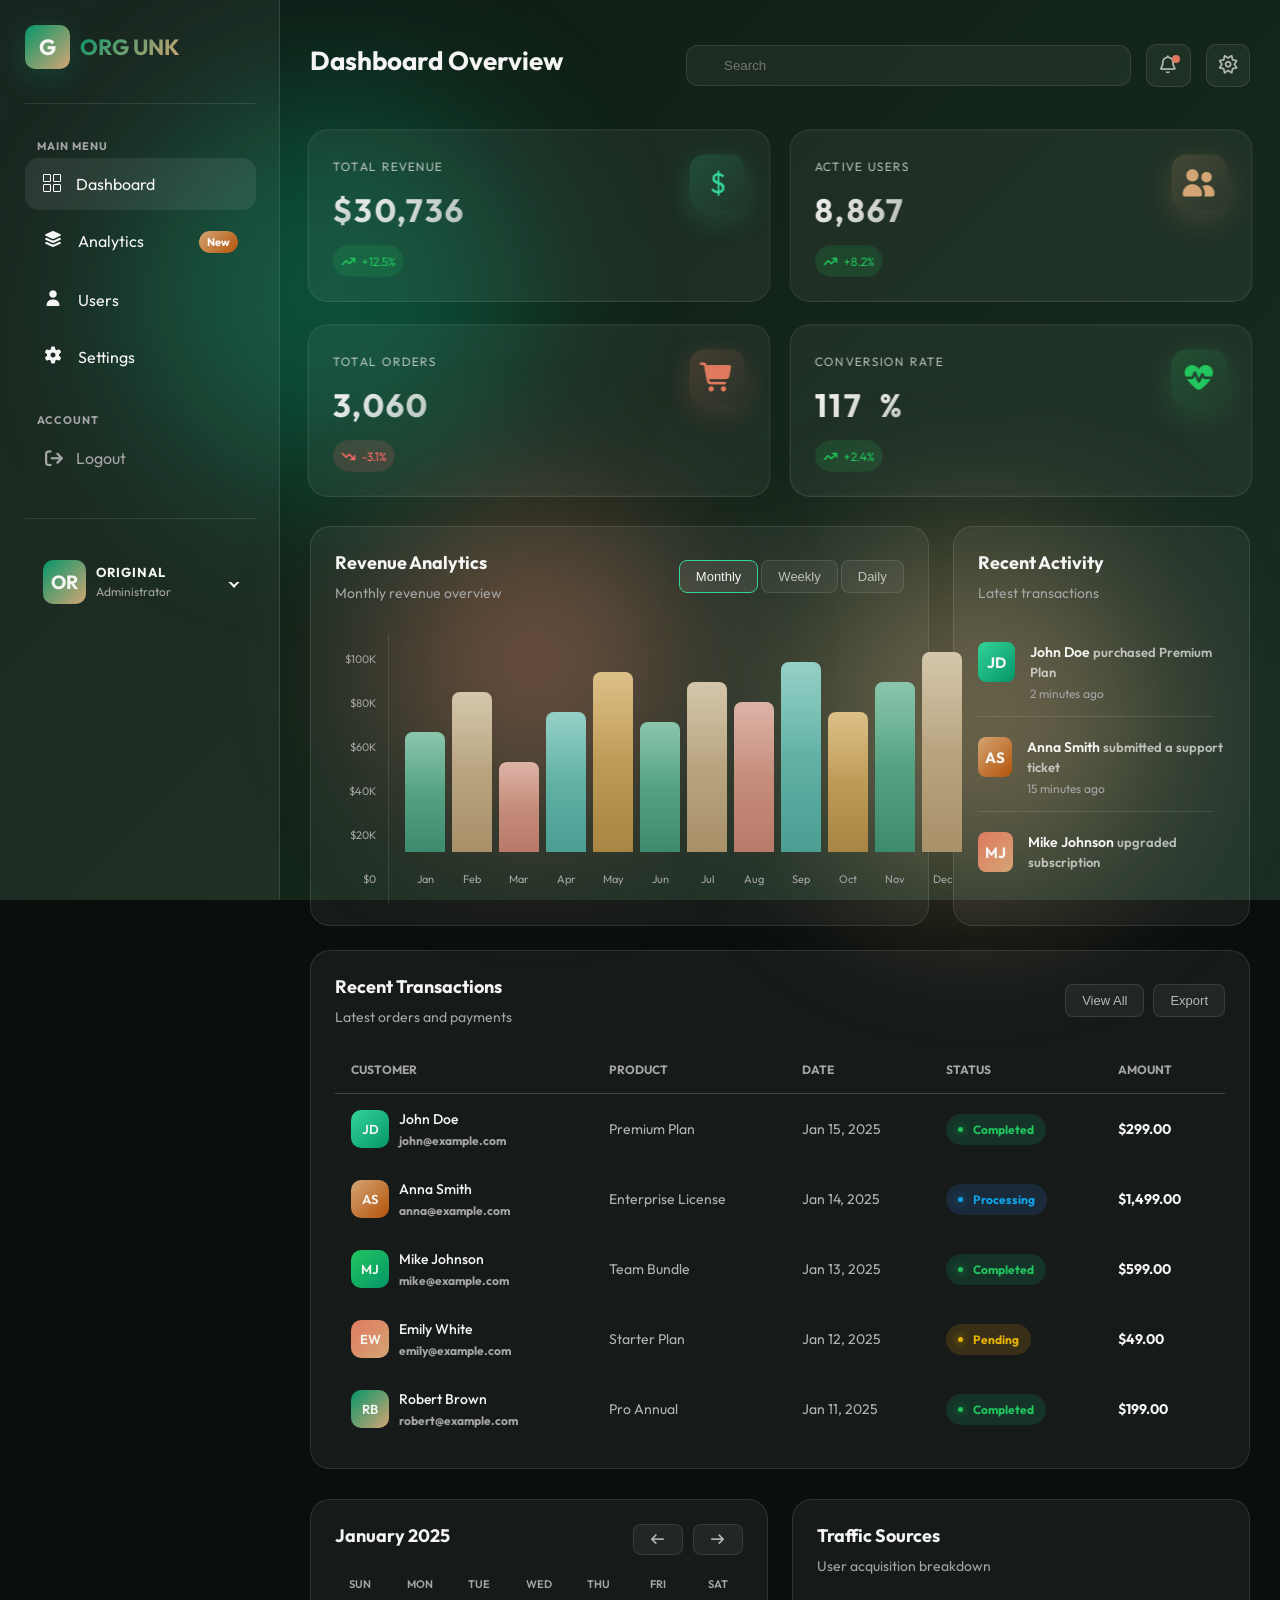
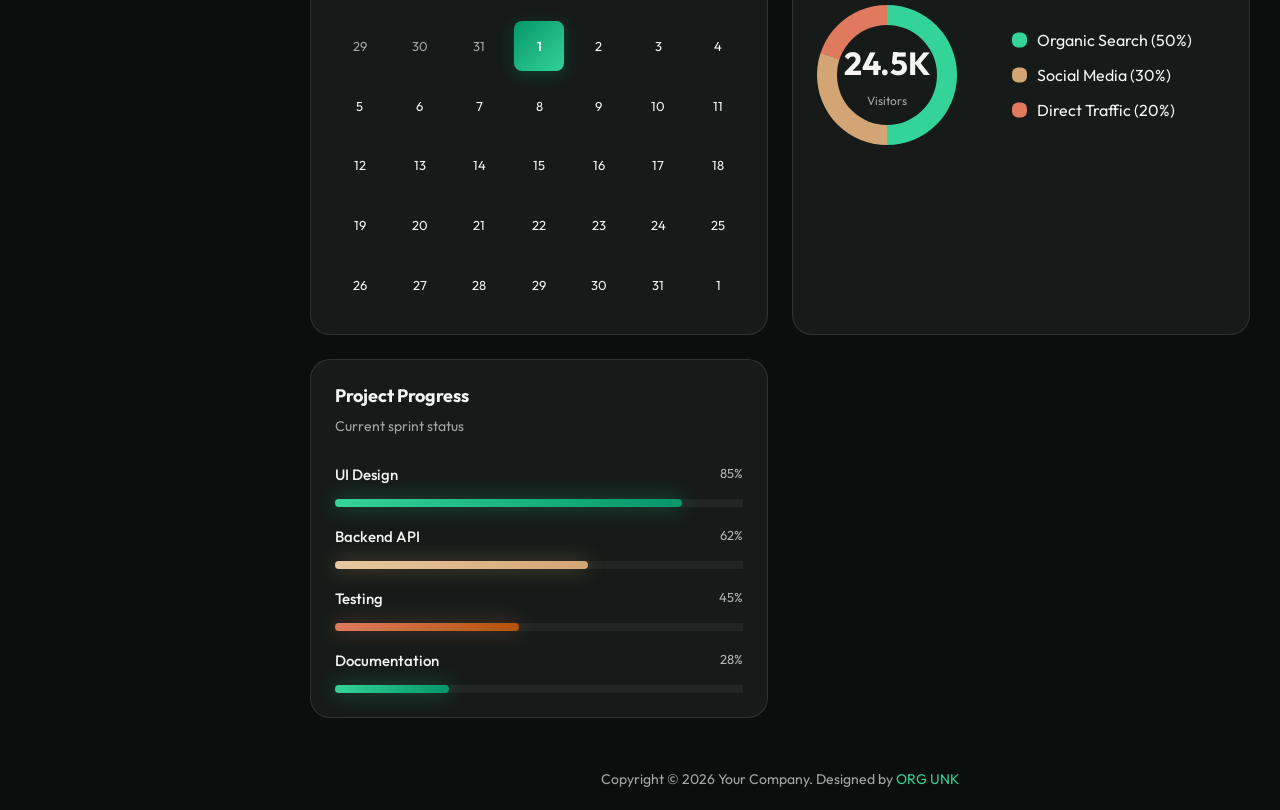
==== commit 14c67a8f: "Add files via upload" ====
--- a/index.html
+++ b/index.html
@@ -22,7 +22,9 @@
     <div class="org org-1"></div>
     <div class="org org-2"></div>
     <div class="org org-3"></div>
-    <button class="mobile-menu" id="aside-switch"><span></span></button>
+    <button class="mobile-menu" id="aside-switch" aria-label="Main Menu">
+      <span></span>
+    </button>
     <aside id="aside">
       <div class="aside holder">
         <div class="aside-logo">
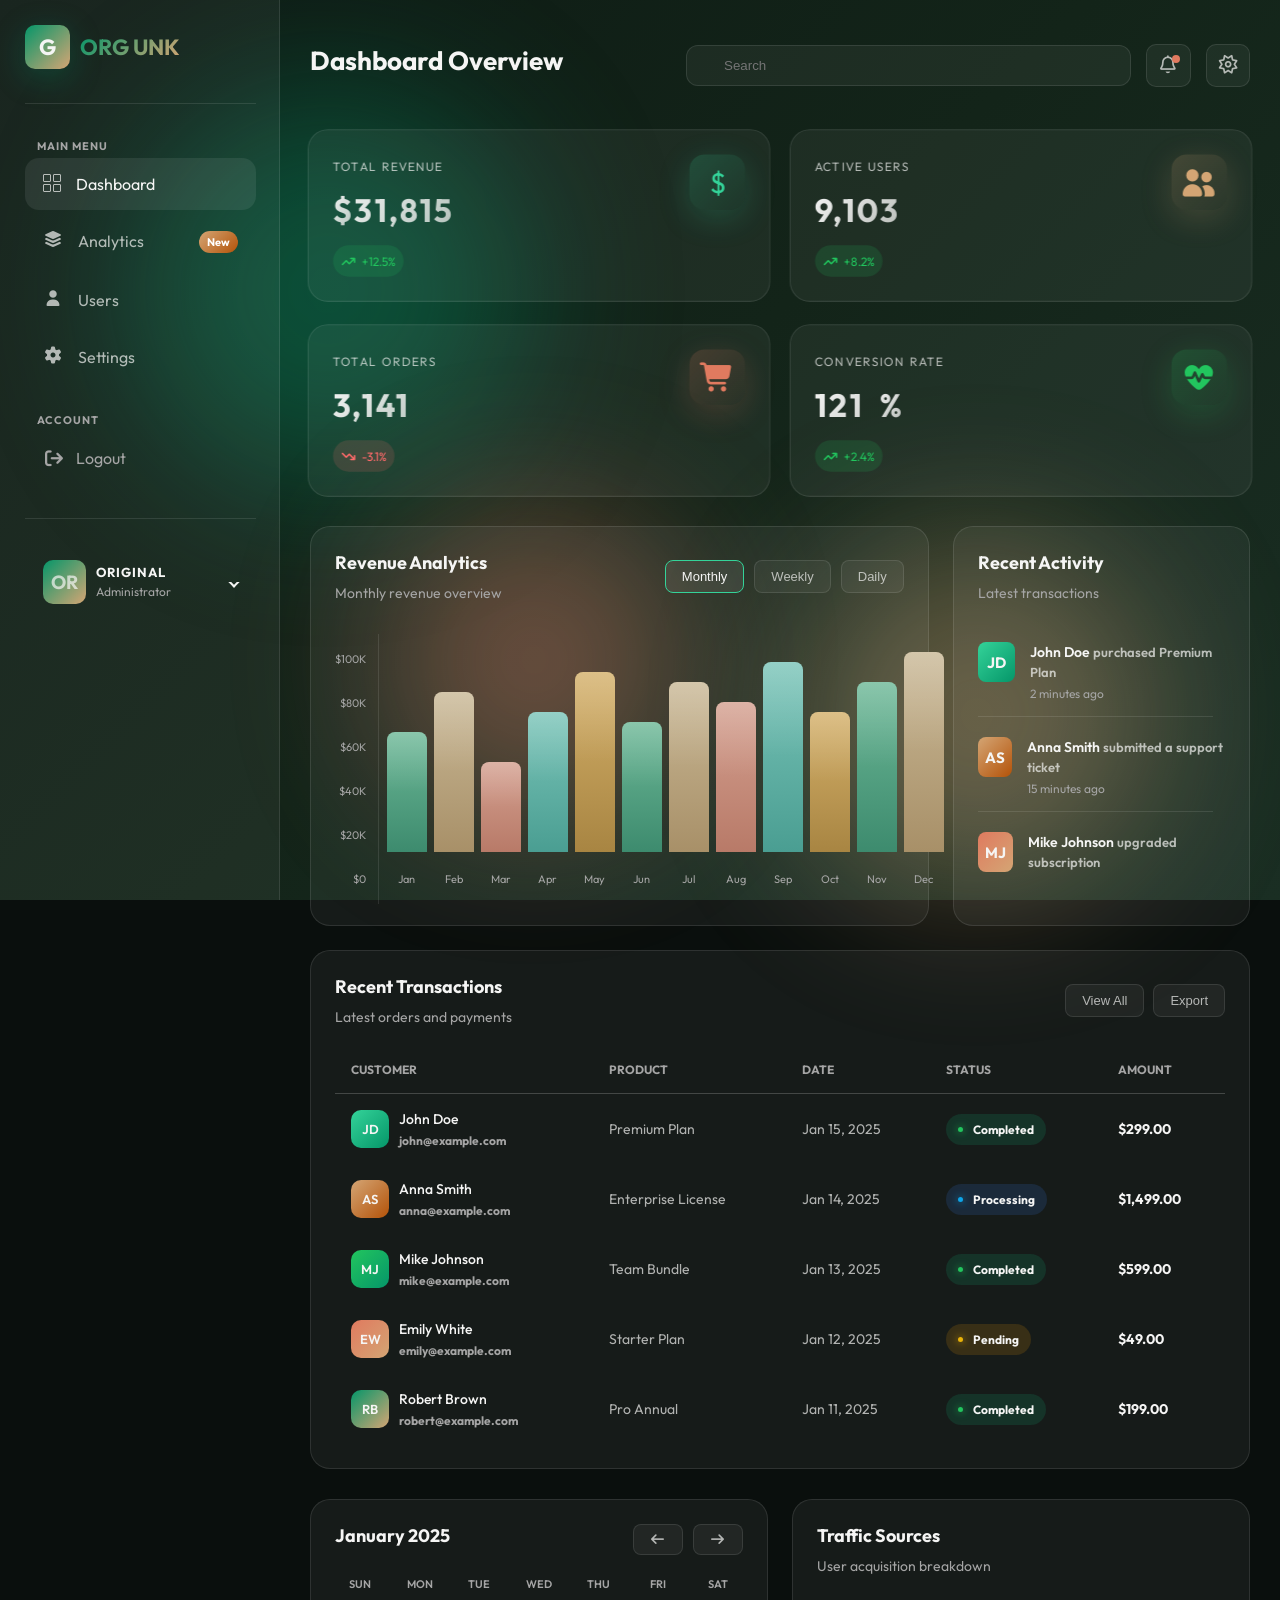
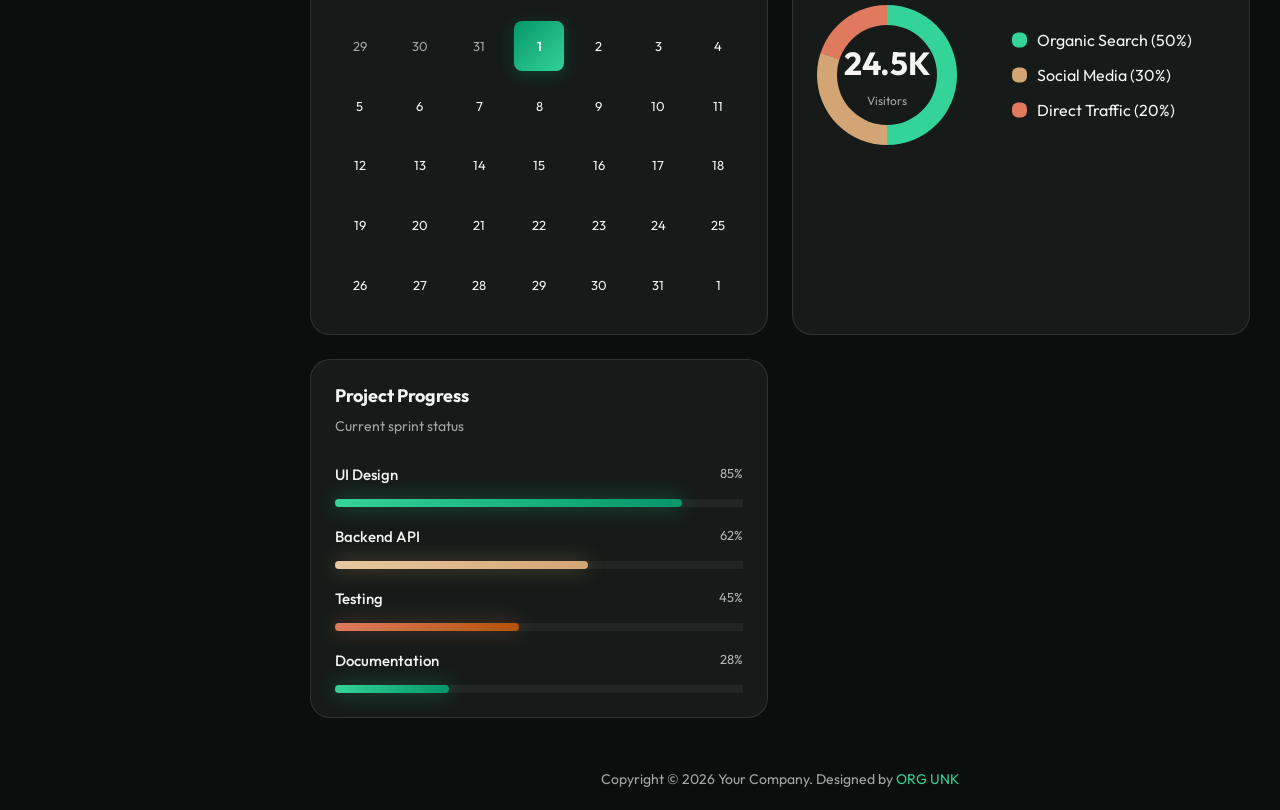
==== commit d236508c: "Add files via upload" ====
--- a/index.html
+++ b/index.html
@@ -1,7 +1,7 @@
 <!doctype html>
 <html lang="en" data-theme="dark">
   <head>
-    <title>Glass Dash</title>
+    <title>Glass Dash | Home</title>
     <meta charset="UTF-8" />
     <meta name="description" content="My Dash Board" />
     <meta name="viewport" content="width=device-width, initial-scale=1.0" />
@@ -36,7 +36,7 @@
             <label>Main Menu</label>
             <ul>
               <li>
-                <a href="#" class="active">
+                <a href="index.html" class="active">
                   <span class="aside-menu-custom-icon">
                     <span></span>
                     <span></span>
@@ -47,20 +47,20 @@
                 </a>
               </li>
               <li>
-                <a href="#">
+                <a href="analytics.html">
                   <i class="fa-solid fa-layer-group"></i>
                   <span class="aside-ul-item">Analytics</span>
                   <span class="new">New</span>
                 </a>
               </li>
               <li>
-                <a href="#">
+                <a href="users.html">
                   <i class="fa-solid fa-user"></i>
                   <span class="aside-ul-item">Users</span>
                 </a>
               </li>
               <li>
-                <a href="#">
+                <a href="settings.html">
                   <i class="fa-solid fa-gear"></i>
                   <span class="aside-ul-item">Settings</span>
                 </a>
--- a/css/constses.css
+++ b/css/constses.css
@@ -5,7 +5,7 @@
   border: 1px solid var(--glass-border);
   border-radius: var(--border-radius);
   transition: var(--transition-fast);
-  animation: fade-up 0.5s 1.5s linear backwards 1;
+  /* animation: fade-up 0.5s 1.5s linear backwards 1; */
 }
 .widget-regular:hover,
 .box-glass-3d:hover {
@@ -36,7 +36,11 @@
   width: 8px;
   height: 8px;
   border-radius: 1px;
-  border: 1.5px solid #fff;
+  border: 1.5px solid var(--text-secondary);
+  transition: var(--transition-fast);
+}
+a:has(.aside-menu-custom-icon):hover span {
+  border-color: var(--text-primary);
 }
 .widget-info .heading {
   font-size: 18px;
@@ -107,6 +111,48 @@
 .recent-activity-body .process:nth-of-type(4) .process-icon {
   background: linear-gradient(135deg, var(--success), var(--emerald));
 }
-.recent-activity-body .process:nth-of-type(5) .process-icon {
+.recent-activity-body .process:nth-of-type(5) .process-icon,
+.w-g {
   background: linear-gradient(135deg, var(--warning), var(--gold));
 }
+.main-head-users {
+  row-gap: 10px;
+}
+.status {
+  padding: 8px 12px;
+  border-radius: 20px;
+  position: relative;
+  font-size: 12px;
+  width: fit-content;
+}
+.status::before {
+  content: "";
+  position: relative;
+  width: 5px;
+  height: 5px;
+  border-radius: 10px;
+}
+.done {
+  background: rgba(16, 185, 129, 0.15);
+  color: var(--success);
+}
+.done::before {
+  background: var(--success);
+  box-shadow: 0 0 8px var(--success);
+}
+.working {
+  background: rgba(59, 130, 246, 0.15);
+  color: var(--info);
+}
+.working::before {
+  background: var(--info);
+  box-shadow: 0 0 8px var(--info);
+}
+.pending {
+  background: rgba(245, 158, 11, 0.15);
+  color: var(--warning);
+}
+.pending::before {
+  background: var(--warning);
+  box-shadow: 0 0 8px var(--warning);
+}
--- a/css/master.css
+++ b/css/master.css
@@ -89,6 +89,20 @@
     var(--bg-gradient-2) 50%,
     var(--bg-gradient-3) 100%
   );
+  animation: on-load var(--transition-normal) forwards linear running;
+}
+@keyframes on-load {
+  0% {
+    background: black;
+  }
+  100% {
+    background: linear-gradient(
+      135deg,
+      var(--bg-gradient-1) 0%,
+      var(--bg-gradient-2) 50%,
+      var(--bg-gradient-3) 100%
+    );
+  }
 }
 .org {
   position: fixed;
@@ -157,12 +171,13 @@
   width: 100%;
   padding: 16px 18px;
   border-radius: 14px;
-  color: var(--text-primary);
+  color: var(--text-secondary);
   transition: var(--transition-fast);
 }
 aside a.active,
 aside a:hover {
   background: var(--glass-hover);
+  color: var(--text-primary);
 }
 aside > div {
   display: grid;
@@ -185,7 +200,8 @@
   bottom: -35px;
   left: 0;
 }
-.aside-logo .letter {
+.aside-logo .letter,
+.setting-letter {
   background: linear-gradient(135deg, var(--emerald), var(--gold));
   padding: 8px 14px;
   border-radius: 10px;
@@ -499,12 +515,16 @@
   align-items: center;
   max-height: fit-content;
 }
+.revenue-analytics .buttons-control {
+  display: flex;
+  column-gap: 10px;
+}
 .revenue-analytics .button:nth-of-type(2) {
   margin: 0 5px;
 }
 .revenue-analytics-body {
   display: grid;
-  grid-template-columns: 70px 1fr;
+  grid-template-columns: 1fr 10fr;
   max-height: fit-content;
 }
 .revenue-analytics-body .left-numbers {
@@ -514,7 +534,6 @@
   align-items: flex-end;
   row-gap: 30px;
   width: fit-content;
-  margin-left: 10px;
   margin-bottom: 15px;
   position: relative;
 }
@@ -718,44 +737,6 @@
 .recent-body table tbody tr td + td + td {
   color: var(--text-secondary);
   font-size: 14px;
-}
-.recent-body table tbody tr .status {
-  padding: 8px 12px;
-  border-radius: 20px;
-  position: relative;
-  font-size: 12px;
-  width: fit-content;
-}
-.recent-body table tbody tr .status::before {
-  content: "";
-  position: relative;
-  width: 5px;
-  height: 5px;
-  border-radius: 10px;
-}
-.recent-body table tbody tr .status.done {
-  background: rgba(16, 185, 129, 0.15);
-  color: var(--success);
-}
-.recent-body table tbody tr .status.done::before {
-  background: var(--success);
-  box-shadow: 0 0 8px var(--success);
-}
-.recent-body table tbody tr .status.working {
-  background: rgba(59, 130, 246, 0.15);
-  color: var(--info);
-}
-.recent-body table tbody tr .status.working::before {
-  background: var(--info);
-  box-shadow: 0 0 8px var(--info);
-}
-.recent-body table tbody tr .status.pending {
-  background: rgba(245, 158, 11, 0.15);
-  color: var(--warning);
-}
-.recent-body table tbody tr .status.pending::before {
-  background: var(--warning);
-  box-shadow: 0 0 8px var(--warning);
 }
 .recent-body table tbody tr :last-child {
   font-weight: bold;
@@ -973,3 +954,284 @@
 footer span:hover {
   color: var(--gold);
 }
+/*! Analytics Page */
+.left-nav > div :first-child {
+  font-size: 13px;
+  color: var(--text-secondary);
+  margin-top: 15px;
+}
+.left-nav > div p span {
+  margin-left: 5px;
+  color: var(--text-muted);
+}
+.box-1-analytics .box-value::before {
+  display: none;
+}
+.box-3-analytics .box-value {
+  position: relative;
+}
+.box-3-analytics .box-value::before {
+  content: "%";
+  position: absolute;
+  background: linear-gradient(
+    135deg,
+    var(--text-primary),
+    var(--text-secondary)
+  );
+  right: 10px;
+  -webkit-text-fill-color: transparent;
+  background-clip: text;
+  order: 2;
+}
+.box-4-analytics .box-value::before {
+  right: 5px !important;
+}
+.recent-activity-body-analytics .process-info p {
+  margin-bottom: 5px;
+}
+.revenue-analytics-body .right-divs-analytics {
+  grid-template-columns: repeat(30, minmax(5px, 1fr));
+}
+.revenue-analytics-body .right-divs-analytics .right-div > div {
+  width: 100%;
+  min-width: fit-content;
+}
+.traffic-analytics .traffic-body .shape {
+  background: conic-gradient(#34d399 0% 55%, #d4a574 55% 90%, #e07a5f 90% 100%);
+}
+/*! Users Page */
+.numbers .box-4-users .box-value::before {
+  display: none;
+}
+.recent-transactions-users {
+  grid-area: 1/1/4/4;
+}
+.recent-transactions-users .recent-body table tr td {
+  padding: 18px 16px;
+}
+/*! Settings Page */
+.main-head-settings .right-nav {
+  justify-content: flex-end;
+}
+.settings-content {
+  display: grid;
+  grid-template-columns: 1fr 3fr;
+  gap: 24px;
+}
+.setting-aside {
+  padding: 24px;
+}
+.setting-aside ul li {
+  padding: 15px;
+  border-radius: 12px;
+  transition: var(--transition-fast);
+}
+.setting-aside ul li.active,
+.setting-aside ul li:hover {
+  background-color: var(--glass-bg);
+}
+.setting-aside ul li:hover a {
+  color: var(--text-primary);
+}
+.setting-aside ul li.active a {
+  color: var(--text-primary);
+}
+.setting-aside ul li a {
+  color: var(--text-secondary);
+  transition: var(--transition-fast);
+}
+.setting-aside ul li a i {
+  margin-right: 5px;
+}
+.setting-aside ul li:not(:first-child) {
+  margin-top: 10px;
+}
+/*! Setting Profile */
+.settings-content .profile-head {
+  display: flex;
+  align-items: center;
+  column-gap: 20px;
+  margin-bottom: 30px;
+}
+.settings-content h3 {
+  color: var(--text-primary);
+  font-size: 18px;
+  font-weight: 600;
+  border-bottom: 1px solid var(--glass-border);
+  padding-bottom: 12px;
+  margin-bottom: 24px;
+}
+.settings-content .setting-letter {
+  display: flex;
+  justify-content: center;
+  align-items: center;
+  font-weight: bold;
+  font-size: 36px;
+  width: 100px;
+  height: 100px;
+  padding: 20px;
+  border-radius: 20px;
+  position: relative;
+}
+.settings-content .setting-letter i {
+  position: absolute;
+  bottom: -8px;
+  right: -8px;
+  color: var(--text-secondary);
+  background-color: var(--glass-bg);
+  font-size: 16px;
+  backdrop-filter: blur(10px);
+  border: 1px solid var(--glass-border);
+  border-radius: 10px;
+  cursor: pointer;
+  width: 32px;
+  height: 32px;
+  display: flex;
+  justify-content: center;
+  align-items: center;
+  transition: var(--transition-fast);
+}
+.settings-content .setting-letter i:hover {
+  background-color: var(--glass-hover);
+  border-color: var(--emerald-light);
+}
+.settings-content .profile-head .info {
+  display: flex;
+  flex-direction: column;
+  row-gap: 10px;
+}
+.settings-content .profile-head .info span {
+  font-size: 24px;
+  font-weight: bold;
+}
+.settings-content .profile-head .info p {
+  color: var(--text-muted);
+  font-size: 14px;
+}
+.setting-section {
+  margin-bottom: 32px;
+}
+.setting-show .selects,
+.setting-show .form-fields {
+  display: grid;
+  grid-template-rows: repeat(2, 1fr);
+  gap: 20px;
+  margin-bottom: 20px;
+}
+.setting-show .form-fields .form-row {
+  display: flex;
+  align-items: center;
+}
+.setting-show .form-fields .form-row .first-inp {
+  margin-right: auto;
+}
+.setting-show .form-fields .form-row .last-inp {
+  margin-left: auto;
+}
+.setting-show .form-fields .form-row > div {
+  width: calc(50% - 10px);
+}
+.setting-show .form-fields .form-row .all {
+  width: 100%;
+}
+.setting-show label {
+  font-size: 12px;
+  font-weight: 500;
+  color: var(--text-secondary);
+  margin-bottom: 10px;
+  margin-left: -2px;
+  text-transform: capitalize;
+}
+.setting-show textarea,
+.setting-show .form-fields .form-row input {
+  padding: 12px 16px;
+  border-radius: 10px;
+  background-color: var(--glass-bg);
+  border: 1px solid var(--glass-border);
+  width: 100%;
+  color: var(--text-primary);
+  outline: none;
+  transition: var(--transition-fast);
+  font-size: 14px;
+}
+.setting-show textarea:focus,
+.setting-show .form-fields .form-row input:focus {
+  border-color: var(--emerald-light);
+  box-shadow: 0 0 20px rgba(52, 211, 153, 0.15);
+}
+.setting-show textarea {
+  resize: vertical;
+  min-height: 100px;
+}
+.setting-show .select {
+  display: flex;
+  justify-content: space-between;
+  align-items: center;
+  padding: 16px 0;
+}
+.setting-show .select:first-of-type {
+  border-bottom: 1px solid var(--glass-border);
+}
+.setting-show .select-describe span {
+  color: var(--text-primary);
+  font-weight: 500;
+}
+.setting-show .select-describe p {
+  color: var(--text-muted);
+  font-size: 13px;
+  margin-top: 10px;
+}
+.setting-show .select-s {
+  border-radius: 10px;
+  background: rgba(19, 36, 25, 0.95);
+  border: 1px solid var(--glass-border);
+  appearance: none;
+  padding-right: 10px;
+}
+.setting-show select {
+  border-radius: 10px;
+  padding: 10px 5px 10px 10px;
+  width: 100%;
+  height: 100%;
+  color: var(--text-primary);
+  background-color: transparent;
+  border: none;
+  outline: none;
+}
+.setting-show select:focus {
+  background: rgba(19, 36, 25, 0.95);
+}
+.setting-buttons button {
+  padding: 14px 28px;
+  border-radius: 12px;
+  border: 1px solid var(--glass-border);
+  background-color: var(--glass-bg);
+  color: var(--text-primary);
+  transition: var(--transition-normal);
+  cursor: pointer;
+  font-weight: bold;
+}
+.setting-buttons > :first-child {
+  background: linear-gradient(135deg, var(--emerald), var(--emerald-light));
+  color: white;
+  margin-right: 5px;
+}
+.setting-buttons > :first-child:hover {
+  box-shadow: 0 8px 24px rgba(5, 150, 105, 0.3);
+  transform: translateY(-2px);
+}
+.setting-buttons > :last-child:hover {
+  border-color: var(--emerald-light);
+}
+/*! Setting Security */
+.check-box {
+  display: flex;
+  justify-content: space-between;
+  align-items: center;
+  padding: 16px 0;
+}
+.check-box:not(:last-of-type) {
+  border-bottom: 1px solid var(--glass-border);
+  margin-bottom: 12px;
+  padding-bottom: 12px;
+}
--- a/css/responsive.css
+++ b/css/responsive.css
@@ -1,17 +1,4 @@
 @media (max-width: 1200px) {
-  nav {
-    margin-bottom: 0;
-  }
-  .main-head nav {
-    display: flex;
-    justify-content: space-between;
-  }
-  nav {
-    padding: 10px 0;
-  }
-  .grid-net {
-    grid-template-columns: 1fr;
-  }
   .revenue-analytics-body,
   .recent-body {
     overflow-x: scroll;
@@ -38,6 +25,21 @@
   .recent-body table tr th,
   .recent-body table tr td {
     padding: 12px 8px;
+  }
+}
+@media (max-width: 1200px) {
+  nav {
+    margin-bottom: 0;
+  }
+  .main-head nav {
+    display: flex;
+    justify-content: space-between;
+  }
+  nav {
+    padding: 10px 0;
+  }
+  .grid-net {
+    grid-template-columns: 1fr;
   }
   .grid-net > div {
     grid-column: 1/4;
@@ -177,4 +179,8 @@
   .traffic .traffic-body {
     align-items: center;
   }
+  /*! Users Page */
+  .main-head-users {
+    margin-bottom: 75px;
+  }
 }
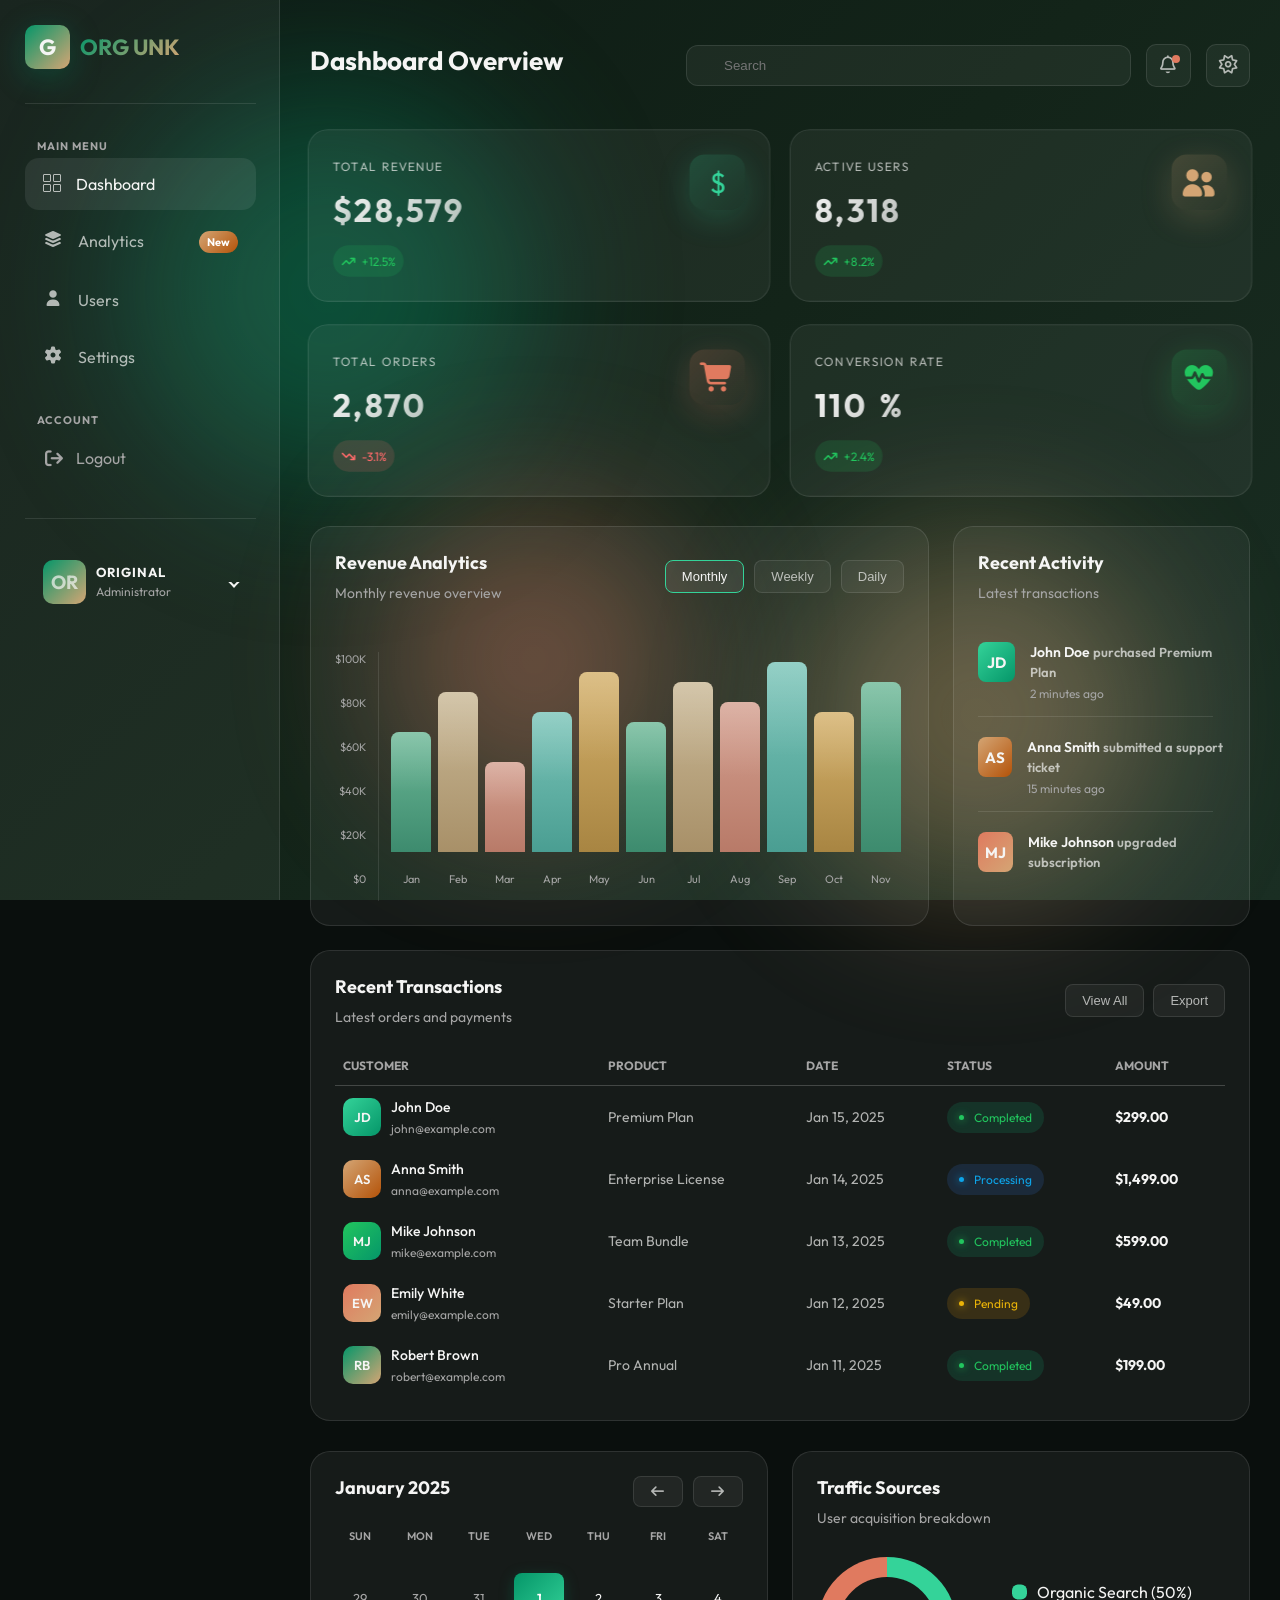
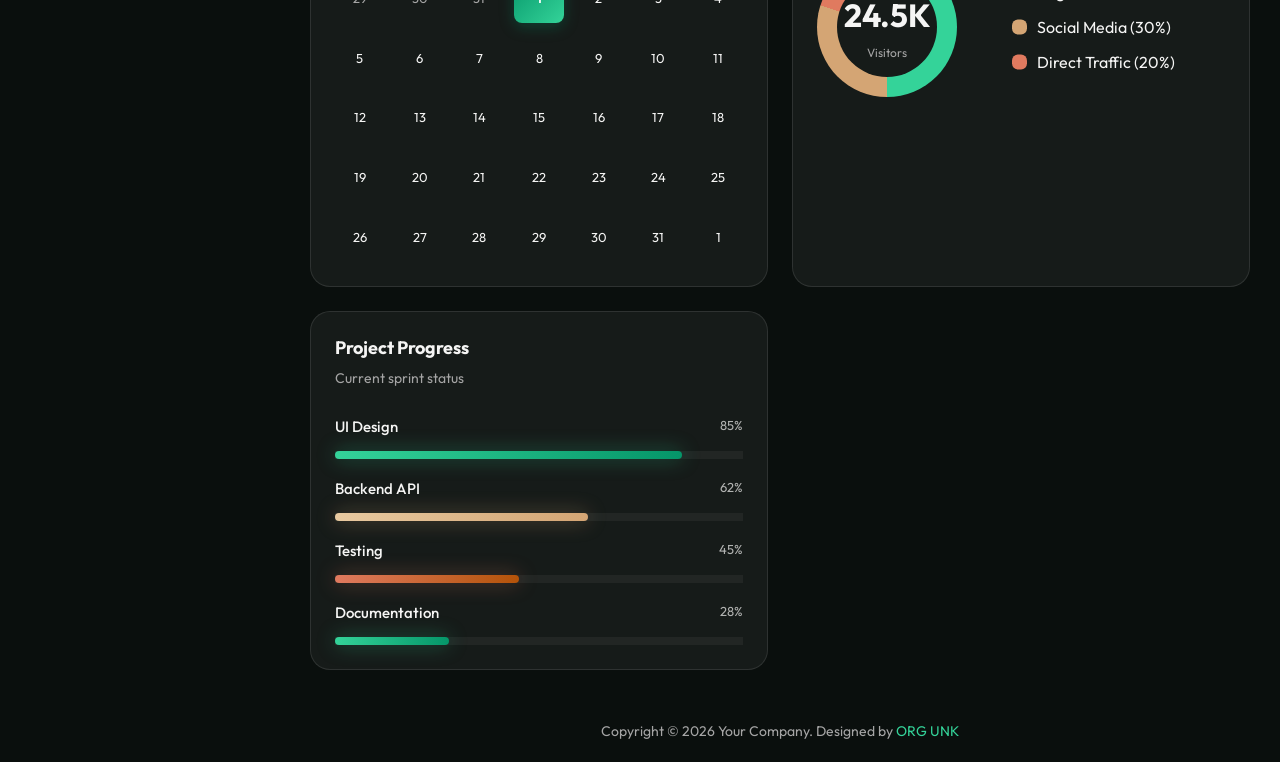
==== commit 7e938506: "Add files via upload" ====
--- a/index.html
+++ b/index.html
@@ -70,7 +70,7 @@
         </div>
         <div class="account">
           <label>Account</label>
-          <a href="#">
+          <a href="login.html">
             <i class="fa-sharp fa-solid fa-arrow-right-from-bracket"></i>
             <div>Logout</div>
           </a>
--- a/css/master.css
+++ b/css/master.css
@@ -201,7 +201,8 @@
   left: 0;
 }
 .aside-logo .letter,
-.setting-letter {
+.setting-letter,
+.login-page .letter {
   background: linear-gradient(135deg, var(--emerald), var(--gold));
   padding: 8px 14px;
   border-radius: 10px;
@@ -332,7 +333,7 @@
   color: var(--text-primary);
   width: 100%;
 }
-.main-head button {
+main button {
   padding: 10px;
   background-color: var(--glass-bg);
   border: 1px solid var(--glass-border);
@@ -536,6 +537,7 @@
   width: fit-content;
   margin-bottom: 15px;
   position: relative;
+  margin-right: 25px;
 }
 .revenue-analytics-body .left-numbers::before {
   content: "";
@@ -550,7 +552,7 @@
   display: grid;
   grid-template-columns: repeat(12, minmax(40px, 1fr));
   column-gap: 7px;
-  min-width: 500px;
+  max-width: 550px;
 }
 .revenue-analytics-body .right-div {
   display: flex;
@@ -668,29 +670,29 @@
   padding: 0 10px;
   margin: 0 -10px;
 }
-.recent-body table {
+table {
   width: 100%;
   min-width: 700px;
   border-collapse: collapse;
 }
-.recent-body table tbody tr {
+table tbody tr {
   transition: var(--transition-fast);
 }
-.recent-body table tbody tr:hover {
+table tbody tr:hover {
   background-color: var(--glass-hover);
 }
-.recent-body table tr th {
+table tr th {
   font-weight: 700;
   color: var(--text-muted);
   text-transform: uppercase;
   font-size: 12px;
   border-bottom: 1px solid var(--glass-border);
 }
-.recent-body table tr td {
+table tr td {
   font-size: 14px;
 }
-.recent-body table tr th,
-.recent-body table tr td {
+table tr th,
+table tr td {
   padding: 16px;
   text-align: left;
 }
@@ -738,7 +740,7 @@
   color: var(--text-secondary);
   font-size: 14px;
 }
-.recent-body table tbody tr :last-child {
+.recent-body table tbody tr td:last-child {
   font-weight: bold;
   color: var(--text-primary);
 }
@@ -1010,6 +1012,26 @@
   padding: 18px 16px;
 }
 /*! Settings Page */
+.setting-show > div {
+  display: none;
+  opacity: 0;
+  transition: var(--transition-normal);
+  transform: translateY(5px);
+}
+.setting-show > .setting-active {
+  animation: appear 0.4s linear 1 forwards;
+  display: block;
+}
+@keyframes appear {
+  0% {
+    display: none;
+    transform: translateY(5px);
+  }
+  100% {
+    opacity: 1;
+    transform: translateY(-5px);
+  }
+}
 .main-head-settings .right-nav {
   justify-content: flex-end;
 }
@@ -1021,37 +1043,45 @@
 .setting-aside {
   padding: 24px;
 }
-.setting-aside ul li {
+.setting-aside ul button.active,
+.setting-aside ul button:hover {
+  background-color: var(--glass-bg);
+}
+.setting-aside ul button:hover {
+  color: var(--text-primary);
+}
+.setting-aside ul button.active {
+  color: var(--text-primary);
+}
+.setting-aside ul li button {
+  color: var(--text-secondary);
+  border: 0;
+  background-color: transparent;
   padding: 15px;
   border-radius: 12px;
   transition: var(--transition-fast);
-}
-.setting-aside ul li.active,
-.setting-aside ul li:hover {
-  background-color: var(--glass-bg);
-}
-.setting-aside ul li:hover a {
-  color: var(--text-primary);
-}
-.setting-aside ul li.active a {
-  color: var(--text-primary);
-}
-.setting-aside ul li a {
-  color: var(--text-secondary);
-  transition: var(--transition-fast);
-}
-.setting-aside ul li a i {
+  width: 100%;
+  text-align: left;
+  font-size: 16px;
+  cursor: pointer;
+  display: flex;
+  align-items: center;
+}
+.setting-aside ul li i {
   margin-right: 5px;
 }
-.setting-aside ul li:not(:first-child) {
+.setting-aside ul li:not(:first-child) button {
   margin-top: 10px;
 }
+.mobile-menu-setting {
+  display: none;
+}
 /*! Setting Profile */
-.settings-content .profile-head {
-  display: flex;
-  align-items: center;
-  column-gap: 20px;
-  margin-bottom: 30px;
+.profile-head {
+  display: flex;
+  align-items: center;
+  gap: 20px;
+  margin-bottom: 20px;
 }
 .settings-content h3 {
   color: var(--text-primary);
@@ -1104,7 +1134,8 @@
   font-size: 24px;
   font-weight: bold;
 }
-.settings-content .profile-head .info p {
+.settings-content .profile-head .info p,
+.select-describe p {
   color: var(--text-muted);
   font-size: 14px;
 }
@@ -1118,7 +1149,7 @@
   gap: 20px;
   margin-bottom: 20px;
 }
-.setting-show .form-fields .form-row {
+.form-fields .form-row {
   display: flex;
   align-items: center;
 }
@@ -1134,7 +1165,8 @@
 .setting-show .form-fields .form-row .all {
   width: 100%;
 }
-.setting-show label {
+.setting-show label,
+.login-page label {
   font-size: 12px;
   font-weight: 500;
   color: var(--text-secondary);
@@ -1143,7 +1175,8 @@
   text-transform: capitalize;
 }
 .setting-show textarea,
-.setting-show .form-fields .form-row input {
+.setting-show .form-fields .form-row input,
+.login-page .form-fields .form-row input {
   padding: 12px 16px;
   border-radius: 10px;
   background-color: var(--glass-bg);
@@ -1155,7 +1188,8 @@
   font-size: 14px;
 }
 .setting-show textarea:focus,
-.setting-show .form-fields .form-row input:focus {
+.setting-show .form-fields .form-row input:focus,
+.login-page .form-fields .form-row input:focus {
   border-color: var(--emerald-light);
   box-shadow: 0 0 20px rgba(52, 211, 153, 0.15);
 }
@@ -1163,20 +1197,20 @@
   resize: vertical;
   min-height: 100px;
 }
-.setting-show .select {
+.section-row {
   display: flex;
   justify-content: space-between;
   align-items: center;
   padding: 16px 0;
 }
-.setting-show .select:first-of-type {
+.setting-show .section-row:has(select):first-of-type {
   border-bottom: 1px solid var(--glass-border);
 }
-.setting-show .select-describe span {
+.setting-show .text > span {
   color: var(--text-primary);
   font-weight: 500;
 }
-.setting-show .select-describe p {
+.setting-show .text > p {
   color: var(--text-muted);
   font-size: 13px;
   margin-top: 10px;
@@ -1197,9 +1231,11 @@
   background-color: transparent;
   border: none;
   outline: none;
-}
-.setting-show select:focus {
   background: rgba(19, 36, 25, 0.95);
+}
+.setting-show .select-s:has(select:focus) {
+  background: rgba(19, 36, 25, 0.95);
+  border: 1px solid var(--emerald-light);
 }
 .setting-buttons button {
   padding: 14px 28px;
@@ -1220,6 +1256,9 @@
   box-shadow: 0 8px 24px rgba(5, 150, 105, 0.3);
   transform: translateY(-2px);
 }
+.select-describe p {
+  margin-top: 10px;
+}
 .setting-buttons > :last-child:hover {
   border-color: var(--emerald-light);
 }
@@ -1235,3 +1274,215 @@
   margin-bottom: 12px;
   padding-bottom: 12px;
 }
+.check-box .toggle {
+  width: 55px;
+  height: 30px;
+  border-radius: 20px;
+  border-radius: 20px;
+  background: var(--glass-bg);
+  border: 1px solid var(--glass-border);
+  position: relative;
+  transition: var(--transition-normal);
+}
+.check-box .toggle::before {
+  content: "";
+  width: 22px;
+  height: 22px;
+  border-radius: 50%;
+  background-color: var(--text-secondary);
+  position: absolute;
+  top: 50%;
+  left: 3px;
+  transform: translateY(-50%);
+  transition: var(--transition-normal);
+}
+.check-box input {
+  appearance: none;
+  -webkit-appearance: none;
+}
+.check-box input:checked + .toggle {
+  background: linear-gradient(135deg, var(--emerald), var(--emerald-light));
+}
+.check-box input:checked + .toggle::before {
+  left: 27px;
+}
+.setting-status {
+  font-size: 14px;
+  padding-left: 20px;
+}
+.setting-status::before {
+  width: 6px;
+  height: 6px;
+  position: absolute;
+  top: 50%;
+  transform: translateY(-50%);
+  left: 9px;
+}
+.setting-session-btn {
+  padding: 8px 12px;
+  border-radius: 10px;
+  background-color: var(--glass-bg);
+  border: 1px solid var(--glass-border);
+  outline: none;
+  color: var(--text-secondary);
+  cursor: pointer;
+  transition: var(--transition-normal);
+}
+.setting-session-btn:hover {
+  border-color: var(--emerald-light);
+  color: var(--text-primary);
+}
+/*! Setting Notifications */
+.notifications .section-row {
+  padding: 0;
+  border-bottom: 1px solid var(--glass-border);
+}
+/*! Setting Appearance */
+.appearance .box {
+  padding: 0;
+}
+.appearance .box-border,
+.appearance .box:not(:last-of-type) {
+  border-bottom: 1px solid var(--glass-border);
+}
+/*! Setting Billing */
+.plan {
+  width: 100%;
+  background: linear-gradient(
+    135deg,
+    rgba(5, 150, 105, 0.15),
+    rgba(212, 165, 116, 0.15)
+  );
+  border: 1px solid var(--glass-border);
+  padding: var(--card-padding);
+  border-radius: var(--border-radius);
+}
+.plan-row {
+  display: flex;
+  justify-content: space-between;
+  align-items: center;
+  margin-bottom: 20px;
+}
+.plan-row span {
+  font-size: 20px;
+  font-weight: 600;
+}
+.plan-row .price {
+  position: relative;
+  font-size: 32px;
+  font-weight: 700;
+}
+.plan-row .price::after {
+  content: "/month";
+  position: relative;
+  font-size: 16px;
+  font-weight: 600;
+  color: var(--text-muted);
+  margin-left: 5px;
+}
+.billing .setting-section:nth-of-type(2) .section-row:nth-of-type(1) {
+  border-bottom: 1px solid var(--glass-border);
+}
+.credit-info {
+  display: flex;
+  flex-direction: column;
+  align-items: center;
+  gap: 20px;
+}
+.visa-shape {
+  width: fit-content;
+  padding: 10px;
+  border-radius: 10px;
+  background: linear-gradient(135deg, #010164, #1010ff);
+  text-transform: uppercase;
+  font-size: 12px;
+  font-weight: bold;
+}
+.visa-info span:last-of-type {
+  font-size: 14px;
+  font-weight: 600;
+  color: var(--text-muted);
+}
+.billing-add {
+  position: relative;
+  padding-left: 10px;
+  color: var(--text-primary);
+  font-size: 15px;
+  font-weight: 500;
+}
+.billing-add::before {
+  content: "+";
+  position: relative;
+  margin-right: 10px;
+  padding-left: 10px;
+}
+.billing table thead {
+  margin-bottom: 10px;
+}
+.billing table tr th,
+.billing table tr td {
+  text-align: center;
+}
+.billing table tr td:first-of-type,
+.billing table tr td:nth-of-type(2) {
+  color: var(--text-secondary);
+}
+.billing table tr .status {
+  width: 100%;
+  padding-left: 8px;
+  padding-right: 0px;
+}
+.billing table tr .setting-table-link {
+  color: var(--emerald);
+}
+.billing div:has(.settings-table-track) {
+  display: grid;
+}
+/*! Login Page */
+main:has(.login-page) {
+  max-width: 440px;
+  margin: 0 auto;
+}
+.app {
+  display: grid;
+  gap: 50px;
+}
+.login-page .login-head {
+  display: flex;
+  flex-direction: column;
+  justify-content: center;
+  align-items: center;
+  row-gap: 15px;
+}
+.login-page .login-letter {
+  font-size: 28px;
+  font-weight: 700;
+  background: linear-gradient(135deg, var(--emerald), var(--gold));
+  width: 70px;
+  height: 70px;
+  display: flex;
+  justify-content: center;
+  align-items: center;
+  border-radius: 18px;
+}
+.login-page .login-head h2 {
+  font-size: 28px;
+  font-weight: 600;
+}
+.login-page .login-head p {
+  color: var(--text-muted);
+  font-size: 14px;
+}
+.login-page .form-fields,
+.login-page .form-row {
+  display: flex;
+  flex-direction: column;
+  align-items: flex-start;
+}
+.login-page .form-fields {
+  gap: 10px;
+}
+.login-page .form-row {
+  row-gap: 5px;
+  width: 100%;
+}
--- a/css/responsive.css
+++ b/css/responsive.css
@@ -1,24 +1,29 @@
-@media (max-width: 1200px) {
+@media (max-width: 1400px) {
   .revenue-analytics-body,
-  .recent-body {
+  .recent-body,
+  .billing .settings-table-track {
     overflow-x: scroll;
     overflow-y: hidden;
   }
   .revenue-analytics-body::-webkit-scrollbar,
-  .recent-body::-webkit-scrollbar {
+  .recent-body::-webkit-scrollbar,
+  .billing .settings-table-track::-webkit-scrollbar {
     height: 8px;
   }
   .revenue-analytics-body::-webkit-scrollbar-thumb,
-  .recent-body::-webkit-scrollbar-thumb {
+  .recent-body::-webkit-scrollbar-thumb,
+  .billing .settings-table-track::-webkit-scrollbar-thumb {
     background: linear-gradient(90deg, var(--emerald), var(--gold));
     border-radius: 4px;
   }
   .revenue-analytics-body::-webkit-scrollbar-thumb:hover,
-  .recent-body::-webkit-scrollbar-thumb:hover {
+  .recent-body::-webkit-scrollbar-thumb:hover,
+  .billing .settings-table-track::-webkit-scrollbar-thumb:hover {
     background: linear-gradient(90deg, var(--emerald-light), var(--gold-light));
   }
   .revenue-analytics-body::-webkit-scrollbar-track,
-  .recent-body::-webkit-scrollbar-track {
+  .recent-body::-webkit-scrollbar-track,
+  .billing .settings-table-track::-webkit-scrollbar-track {
     background: rgba(255, 255, 255, 0.05);
     border-radius: 4px;
   }
@@ -44,6 +49,12 @@
   .grid-net > div {
     grid-column: 1/4;
   }
+  .revenue-analytics-body {
+    grid-template-columns: 1fr 17fr;
+  }
+  .revenue-analytics-body .right-divs {
+    max-width: 800px;
+  }
   main,
   footer {
     margin-left: var(--sidebar-width);
@@ -52,8 +63,25 @@
     padding: 15px 10px;
   }
 }
+@media (max-width: 1024px) {
+  /*! Setting Page */
+  .settings-content {
+    grid-template-columns: 1fr;
+  }
+  .setting-aside ul {
+    display: flex;
+    flex-wrap: wrap;
+    justify-content: flex-start;
+    align-items: center;
+    gap: 10px 5px;
+  }
+  .setting-aside ul li:not(:first-child) button {
+    margin-top: 0px;
+  }
+}
 @media (max-width: 992px) {
-  .mobile-menu {
+  .mobile-menu,
+  .mobile-menu-setting {
     display: flex;
     justify-content: center;
     align-items: center;
@@ -70,14 +98,26 @@
     cursor: pointer;
     box-shadow: 0 8px 32px rgba(5, 150, 105, 0.3);
   }
-  .mobile-menu span {
+  .mobile-menu-setting {
+    width: 46px;
+    height: 46px;
+    right: 29px;
+    bottom: 90px;
+  }
+  .mobile-menu span,
+  .mobile-menu-setting span {
     min-width: 23px;
     background-color: white;
     height: 3px;
     position: relative;
   }
+  .mobile-menu-setting span {
+    min-width: 20px;
+  }
   .mobile-menu span::before,
-  .mobile-menu span::after {
+  .mobile-menu span::after,
+  .mobile-menu-setting span::before,
+  .mobile-menu-setting span::after {
     content: "";
     width: 100%;
     height: 100%;
@@ -85,16 +125,30 @@
     position: absolute;
     left: 0;
   }
-  .mobile-menu span::before {
+  .mobile-menu span::before,
+  .mobile-menu-setting span::before {
     top: 8px;
   }
-  .mobile-menu span::after {
+  .mobile-menu span::after,
+  .mobile-menu-setting span::after {
     bottom: 8px;
   }
   .main-head nav {
     display: flex;
     justify-content: space-between;
   }
+  .setting-aside {
+    position: fixed;
+    top: 0;
+    right: 0;
+    backdrop-filter: blur(20px);
+    z-index: 14;
+    width: var(--sidebar-width);
+    height: 100%;
+    transform: translateX(100%);
+    transition: var(--transition-normal);
+  }
+
   aside {
     padding: 20px;
     background: var(--glass-bg);
@@ -124,6 +178,9 @@
   footer {
     margin-left: 0;
   }
+  .settings-content ul li {
+    width: 100%;
+  }
 }
 /* Screen 768px Done */
 @media (max-width: 768px) {
@@ -149,16 +206,14 @@
 @media (max-width: 480px) {
   .main-head {
     margin-bottom: 44px;
-  }
-  .main-head .right-nav {
+    flex-direction: column;
+    align-items: flex-start;
+  }
+  .main-head:not(.main-head-settings) .right-nav {
     min-width: 100%;
   }
   main {
     padding: 0 15px;
-  }
-  .main-head {
-    flex-direction: column;
-    align-items: flex-start;
   }
   .revenue-analytics .revenue-analytics-head,
   .recent-head,
@@ -167,20 +222,87 @@
     row-gap: 20px;
     align-items: flex-start;
   }
-  .main-head nav {
-    flex-direction: column;
-  }
-  .main-head nav > div {
-    justify-content: space-between;
-  }
   .days-numbers .cal-day {
     width: fit-content;
   }
   .traffic .traffic-body {
     align-items: center;
+  }
+  /*! Analytics Page */
+  .main-head-analytics {
+    margin-bottom: 75px;
+  }
+  .main-head-analytics .left-nav {
+    margin-bottom: 10px;
   }
   /*! Users Page */
   .main-head-users {
     margin-bottom: 75px;
   }
-}
+  /*! Setting Page */
+  .main-head-settings {
+    flex-direction: row;
+    align-items: center;
+    padding-top: 50px;
+  }
+  .setting-show .form-fields {
+    grid-template-rows: 1fr;
+  }
+  .setting-show .form-fields .form-row:has(.first-inp + .last-inp),
+  .setting-show .section-row:has(select) {
+    align-items: center;
+    flex-direction: column;
+    text-align: center;
+  }
+  .setting-show .form-fields .form-row {
+    flex-direction: row;
+  }
+
+  .setting-show .section-row {
+    row-gap: 10px;
+  }
+  .setting-show .form-fields .form-row .first-inp,
+  .setting-show .form-fields .form-row .last-inp {
+    margin-left: 0;
+    margin-right: 0;
+  }
+  .setting-show .form-fields .form-row .first-inp {
+    margin-bottom: 10px;
+  }
+  .setting-show .form-fields .form-row > div {
+    width: 100%;
+  }
+  .profile .setting-buttons {
+    display: flex;
+    justify-content: center;
+    align-items: center;
+  }
+  /*! Element */
+  .settings-content .profile-head,
+  .settings-content .setting-letter {
+    margin-bottom: 15px;
+  }
+  .settings-content .profile-head {
+    display: flex;
+    flex-direction: column;
+    align-items: center;
+    text-align: center;
+  }
+  .billing .setting-section:nth-of-type(2) .section-row:nth-of-type(1) {
+    flex-direction: column;
+  }
+  .plan-row {
+    flex-direction: column;
+    row-gap: 10px;
+  }
+  .setting-buttons {
+    flex-direction: column;
+    row-gap: 5px;
+  }
+  .setting-buttons button {
+    width: 100%;
+  }
+  .setting-buttons :first-child {
+    margin-bottom: 5px;
+  }
+}
